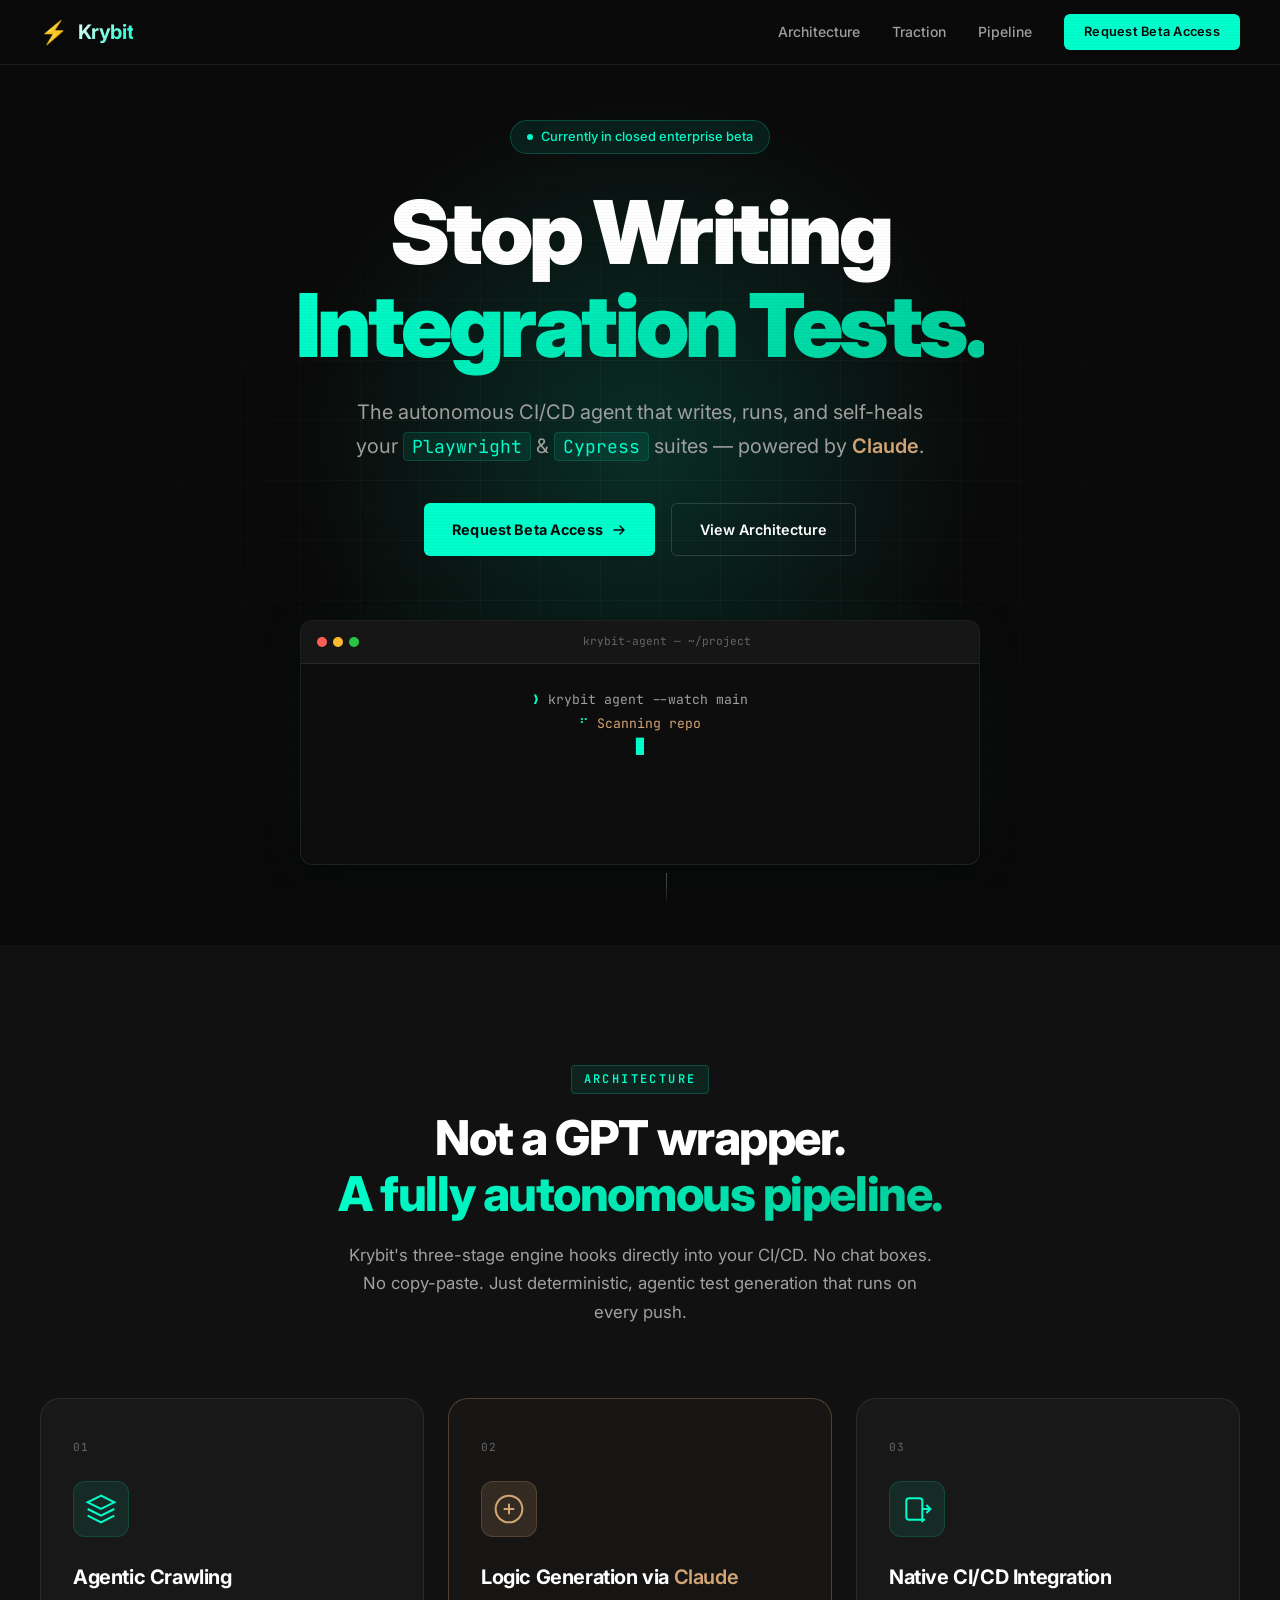
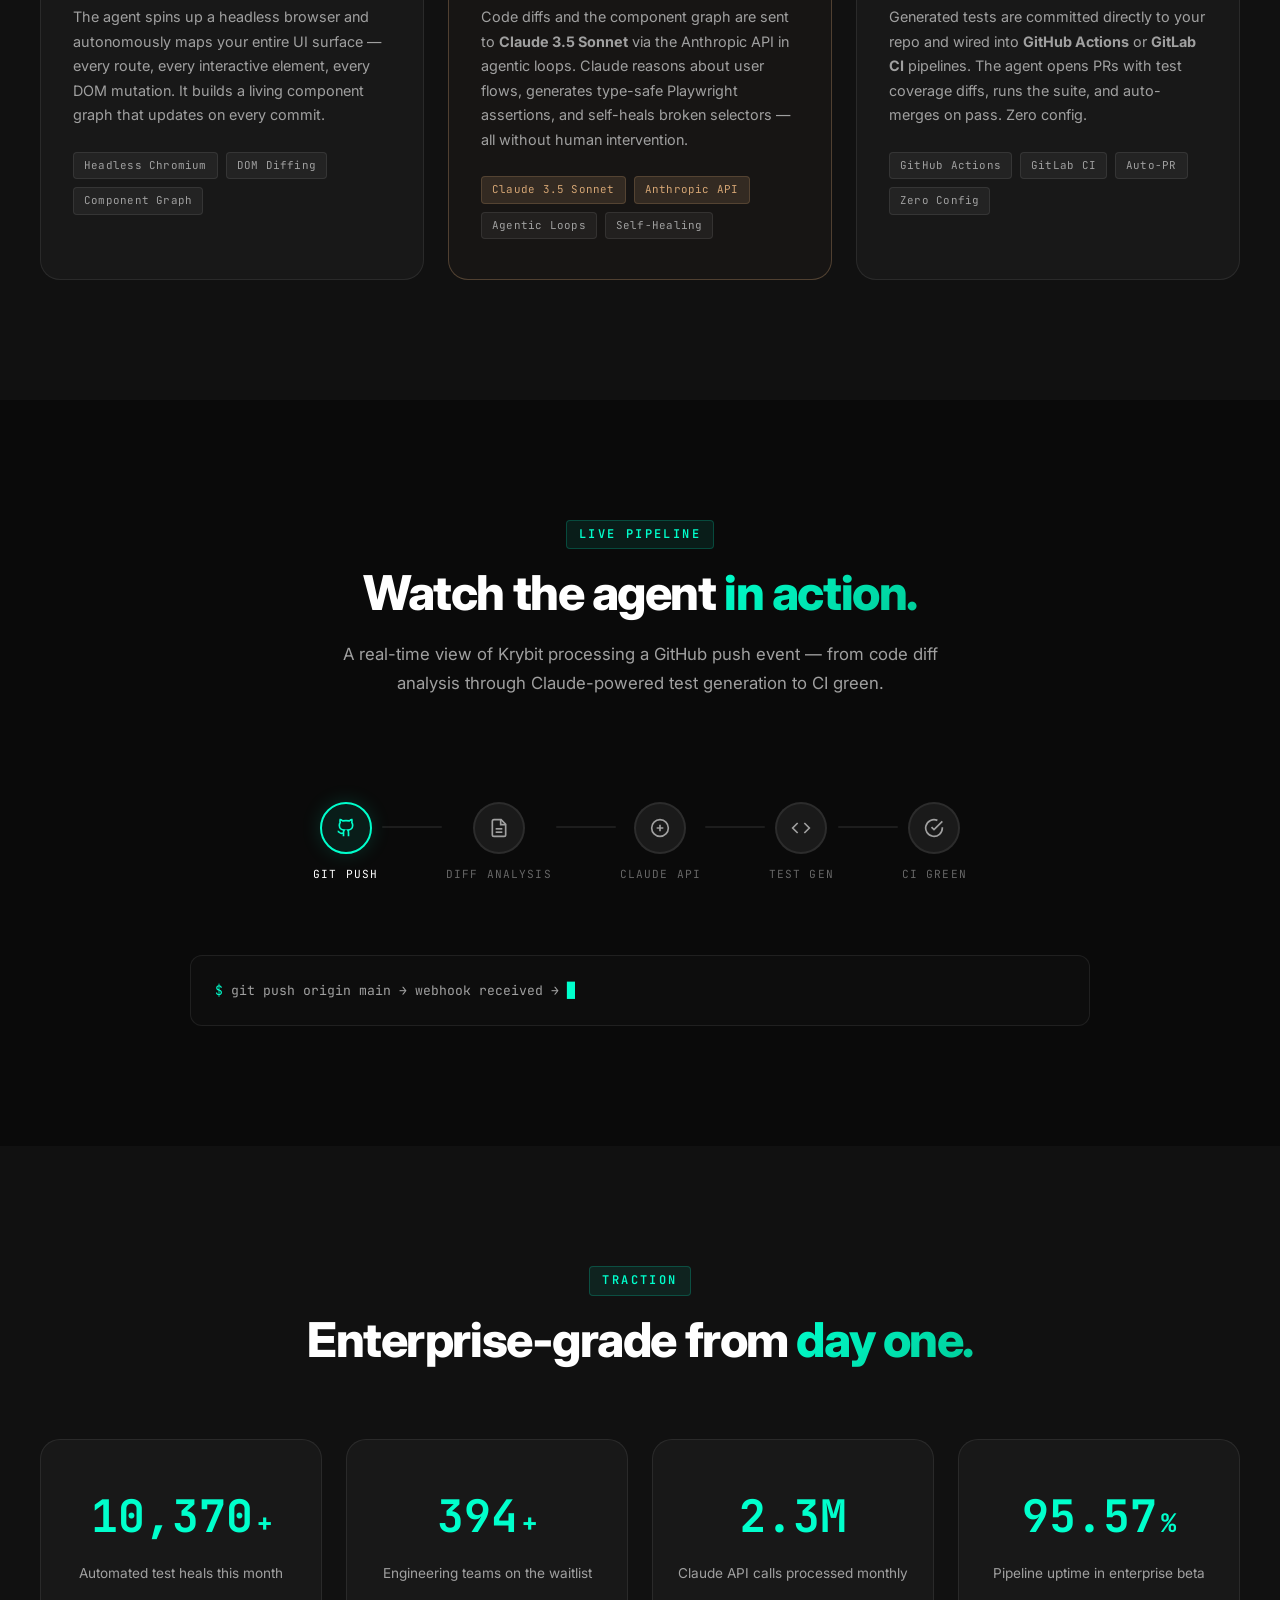
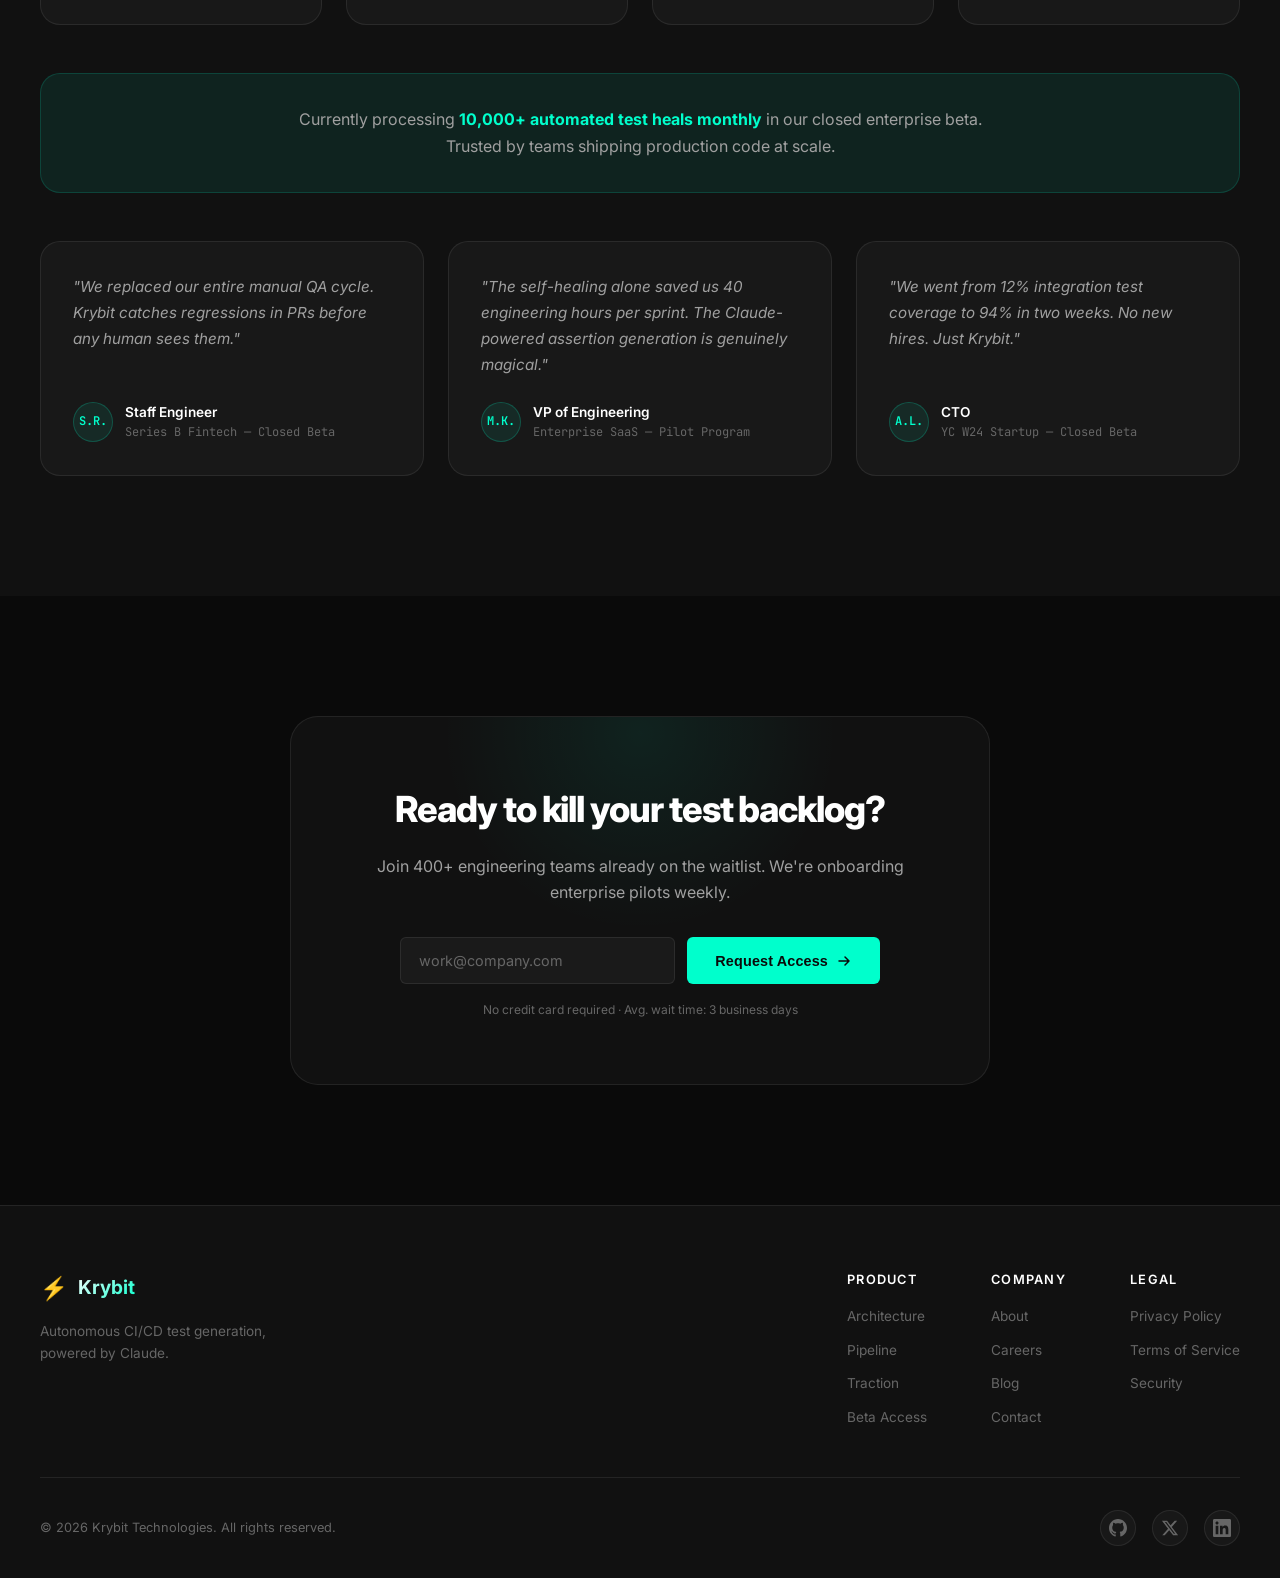
==== index.html @ 2a070f0f "inio" ====
<!DOCTYPE html>
<html lang="en">
<head>
  <meta charset="UTF-8" />
  <meta name="viewport" content="width=device-width, initial-scale=1.0" />
  <title>Krybit — Autonomous CI/CD Test Agent Powered by Claude</title>
  <meta name="description" content="Krybit is the autonomous CI/CD agent that writes, runs, and self-heals your Playwright and Cypress integration test suites using Claude AI. Join 400+ engineering teams on the waitlist." />
  <meta name="keywords" content="CI/CD, integration testing, Playwright, Cypress, Claude AI, autonomous testing, self-healing tests, GitHub Actions" />
  <meta name="author" content="Krybit Technologies" />
  <meta property="og:title" content="Krybit — Stop Writing Integration Tests." />
  <meta property="og:description" content="The autonomous CI/CD agent that writes, runs, and self-heals your Playwright suites using Claude." />
  <meta property="og:type" content="website" />
  <meta property="og:url" content="https://krybit.xyz" />
  <link rel="preconnect" href="https://fonts.googleapis.com" />
  <link rel="preconnect" href="https://fonts.gstatic.com" crossorigin />
  <link href="https://fonts.googleapis.com/css2?family=Inter:wght@300;400;500;600;700;800;900&family=JetBrains+Mono:wght@400;500;600;700&display=swap" rel="stylesheet" />
  <link rel="stylesheet" href="styles.css" />
  <link rel="icon" href="data:image/svg+xml,<svg xmlns='http://www.w3.org/2000/svg' viewBox='0 0 100 100'><text y='.9em' font-size='90'>⚡</text></svg>" />
</head>
<body>
  <!-- Navigation -->
  <nav id="navbar" class="navbar">
    <div class="nav-container">
      <a href="#" class="nav-logo" id="nav-logo">
        <span class="logo-icon">⚡</span>
        <span class="logo-text">Krybit</span>
      </a>
      <div class="nav-links" id="nav-links">
        <a href="#how-it-works" class="nav-link">Architecture</a>
        <a href="#traction" class="nav-link">Traction</a>
        <a href="#pipeline" class="nav-link">Pipeline</a>
        <a href="#waitlist-section" class="nav-cta-btn" id="nav-cta">Request Beta Access</a>
      </div>
      <button class="nav-hamburger" id="nav-hamburger" aria-label="Toggle navigation">
        <span></span><span></span><span></span>
      </button>
    </div>
  </nav>

  <!-- Scanline overlay -->
  <div class="scanline-overlay"></div>

  <!-- ====== HERO SECTION ====== -->
  <section id="hero" class="hero-section">
    <div class="hero-grid-bg"></div>
    <div class="hero-glow"></div>
    <div class="hero-content">
      <div class="hero-badge">
        <span class="badge-dot"></span>
        <span>Currently in closed enterprise beta</span>
      </div>
      <h1 class="hero-headline">
        Stop Writing<br />
        <span class="hero-headline-accent">Integration Tests.</span>
      </h1>
      <p class="hero-subheadline">
        The autonomous CI/CD agent that writes, runs, and self-heals<br class="hide-mobile" />
        your <span class="mono-highlight">Playwright</span> &amp; <span class="mono-highlight">Cypress</span> suites — powered by <span class="claude-highlight">Claude</span>.
      </p>
      <div class="hero-cta-group">
        <a href="#waitlist-section" class="btn-primary" id="hero-cta">
          <span>Request Beta Access</span>
          <svg width="16" height="16" viewBox="0 0 16 16" fill="none"><path d="M3 8h10M9 4l4 4-4 4" stroke="currentColor" stroke-width="1.5" stroke-linecap="round" stroke-linejoin="round"/></svg>
        </a>
        <a href="#how-it-works" class="btn-secondary" id="hero-learn-more">
          <span>View Architecture</span>
        </a>
      </div>

      <!-- Terminal Window -->
      <div class="terminal-wrapper" id="terminal-wrapper">
        <div class="terminal-chrome">
          <div class="terminal-dots">
            <span class="dot dot-red"></span>
            <span class="dot dot-yellow"></span>
            <span class="dot dot-green"></span>
          </div>
          <span class="terminal-title">krybit-agent — ~/project</span>
        </div>
        <div class="terminal-body" id="terminal-body">
          <div class="terminal-line-group" id="terminal-lines">
            <!-- Lines injected by JS -->
          </div>
          <span class="terminal-cursor" id="terminal-cursor">█</span>
        </div>
      </div>
    </div>
    <div class="hero-scroll-indicator">
      <span>Scroll</span>
      <div class="scroll-line"></div>
    </div>
  </section>

  <!-- ====== HOW IT WORKS ====== -->
  <section id="how-it-works" class="section how-it-works-section">
    <div class="section-container">
      <div class="section-header">
        <span class="section-label">Architecture</span>
        <h2 class="section-title">
          Not a GPT wrapper.<br />
          <span class="accent-text">A fully autonomous pipeline.</span>
        </h2>
        <p class="section-desc">
          Krybit's three-stage engine hooks directly into your CI/CD. No chat boxes. No copy-paste. 
          Just deterministic, agentic test generation that runs on every push.
        </p>
      </div>

      <div class="pipeline-steps">
        <!-- Step 1 -->
        <div class="pipeline-card" id="step-agentic-crawling">
          <div class="pipeline-card-number">01</div>
          <div class="pipeline-card-icon">
            <svg width="32" height="32" viewBox="0 0 24 24" fill="none" stroke="currentColor" stroke-width="1.5"><path d="M12 2L2 7l10 5 10-5-10-5z"/><path d="M2 17l10 5 10-5"/><path d="M2 12l10 5 10-5"/></svg>
          </div>
          <h3 class="pipeline-card-title">Agentic Crawling</h3>
          <p class="pipeline-card-desc">
            The agent spins up a headless browser and autonomously maps your entire UI surface — 
            every route, every interactive element, every DOM mutation. It builds a living component graph 
            that updates on every commit.
          </p>
          <div class="pipeline-card-tags">
            <span class="tag">Headless Chromium</span>
            <span class="tag">DOM Diffing</span>
            <span class="tag">Component Graph</span>
          </div>
        </div>

        <!-- Step 2 -->
        <div class="pipeline-card featured" id="step-logic-generation">
          <div class="pipeline-card-number">02</div>
          <div class="pipeline-card-icon claude-icon">
            <svg width="32" height="32" viewBox="0 0 24 24" fill="none" stroke="currentColor" stroke-width="1.5"><circle cx="12" cy="12" r="10"/><path d="M8 12h8M12 8v8"/></svg>
          </div>
          <h3 class="pipeline-card-title">Logic Generation via <span class="claude-highlight">Claude</span></h3>
          <p class="pipeline-card-desc">
            Code diffs and the component graph are sent to <strong>Claude 3.5 Sonnet</strong> via the Anthropic API 
            in agentic loops. Claude reasons about user flows, generates type-safe Playwright assertions, 
            and self-heals broken selectors — all without human intervention.
          </p>
          <div class="pipeline-card-tags">
            <span class="tag claude-tag">Claude 3.5 Sonnet</span>
            <span class="tag claude-tag">Anthropic API</span>
            <span class="tag">Agentic Loops</span>
            <span class="tag">Self-Healing</span>
          </div>
        </div>

        <!-- Step 3 -->
        <div class="pipeline-card" id="step-cicd-integration">
          <div class="pipeline-card-number">03</div>
          <div class="pipeline-card-icon">
            <svg width="32" height="32" viewBox="0 0 24 24" fill="none" stroke="currentColor" stroke-width="1.5"><path d="M16 22V6a2 2 0 0 0-2-2H6a2 2 0 0 0-2 2v12a2 2 0 0 0 2 2h12"/><path d="M22 12h-6"/><path d="M19 9l3 3-3 3"/></svg>
          </div>
          <h3 class="pipeline-card-title">Native CI/CD Integration</h3>
          <p class="pipeline-card-desc">
            Generated tests are committed directly to your repo and wired into <strong>GitHub Actions</strong> 
            or <strong>GitLab CI</strong> pipelines. The agent opens PRs with test coverage diffs, 
            runs the suite, and auto-merges on pass. Zero config.
          </p>
          <div class="pipeline-card-tags">
            <span class="tag">GitHub Actions</span>
            <span class="tag">GitLab CI</span>
            <span class="tag">Auto-PR</span>
            <span class="tag">Zero Config</span>
          </div>
        </div>
      </div>
    </div>
  </section>

  <!-- ====== PIPELINE VISUALIZATION ====== -->
  <section id="pipeline" class="section pipeline-viz-section">
    <div class="section-container">
      <div class="section-header">
        <span class="section-label">Live Pipeline</span>
        <h2 class="section-title">
          Watch the agent <span class="accent-text">in action.</span>
        </h2>
        <p class="section-desc">
          A real-time view of Krybit processing a GitHub push event — from code diff analysis through 
          Claude-powered test generation to CI green.
        </p>
      </div>

      <div class="pipeline-viz" id="pipeline-viz">
        <div class="pipeline-viz-track">
          <div class="pipeline-node" data-step="0">
            <div class="node-icon">
              <svg width="20" height="20" viewBox="0 0 24 24" fill="none" stroke="currentColor" stroke-width="2"><path d="M15 22v-4a4.8 4.8 0 0 0-1-3.5c3 0 6-2 6-5.5.08-1.25-.27-2.48-1-3.5.28-1.15.28-2.35 0-3.5 0 0-1 0-3 1.5-2.64-.5-5.36-.5-8 0C6 2 5 2 5 2c-.3 1.15-.3 2.35 0 3.5A5.403 5.403 0 0 0 4 9c0 3.5 3 5.5 6 5.5-.39.49-.68 1.05-.85 1.65S8.93 17.38 9 18v4"/><path d="M9 18c-4.51 2-5-2-7-2"/></svg>
            </div>
            <span class="node-label">git push</span>
          </div>
          <div class="pipeline-connector"><div class="connector-line"></div></div>
          <div class="pipeline-node" data-step="1">
            <div class="node-icon">
              <svg width="20" height="20" viewBox="0 0 24 24" fill="none" stroke="currentColor" stroke-width="2"><path d="M14.5 2H6a2 2 0 0 0-2 2v16a2 2 0 0 0 2 2h12a2 2 0 0 0 2-2V7.5L14.5 2z"/><polyline points="14,2 14,8 20,8"/><line x1="16" y1="13" x2="8" y2="13"/><line x1="16" y1="17" x2="8" y2="17"/></svg>
            </div>
            <span class="node-label">Diff Analysis</span>
          </div>
          <div class="pipeline-connector"><div class="connector-line"></div></div>
          <div class="pipeline-node claude-node" data-step="2">
            <div class="node-icon">
              <svg width="20" height="20" viewBox="0 0 24 24" fill="none" stroke="currentColor" stroke-width="2"><circle cx="12" cy="12" r="10"/><path d="M8 12h8M12 8v8"/></svg>
            </div>
            <span class="node-label">Claude API</span>
          </div>
          <div class="pipeline-connector"><div class="connector-line"></div></div>
          <div class="pipeline-node" data-step="3">
            <div class="node-icon">
              <svg width="20" height="20" viewBox="0 0 24 24" fill="none" stroke="currentColor" stroke-width="2"><polyline points="16,18 22,12 16,6"/><polyline points="8,6 2,12 8,18"/></svg>
            </div>
            <span class="node-label">Test Gen</span>
          </div>
          <div class="pipeline-connector"><div class="connector-line"></div></div>
          <div class="pipeline-node" data-step="4">
            <div class="node-icon">
              <svg width="20" height="20" viewBox="0 0 24 24" fill="none" stroke="currentColor" stroke-width="2"><path d="M22 11.08V12a10 10 0 1 1-5.93-9.14"/><polyline points="22,4 12,14.01 9,11.01"/></svg>
            </div>
            <span class="node-label">CI Green</span>
          </div>
        </div>
        <div class="pipeline-viz-detail" id="pipeline-viz-detail">
          <div class="detail-code" id="detail-code">
            <span class="detail-prompt">$</span> <span id="detail-text"></span><span class="detail-cursor">█</span>
          </div>
        </div>
      </div>
    </div>
  </section>

  <!-- ====== TRACTION SECTION ====== -->
  <section id="traction" class="section traction-section">
    <div class="section-container">
      <div class="section-header">
        <span class="section-label">Traction</span>
        <h2 class="section-title">
          Enterprise-grade from <span class="accent-text">day one.</span>
        </h2>
      </div>

      <div class="stats-grid">
        <div class="stat-card" id="stat-heals">
          <div class="stat-number" data-target="10847">0</div>
          <div class="stat-suffix">+</div>
          <div class="stat-label">Automated test heals this month</div>
        </div>
        <div class="stat-card" id="stat-teams">
          <div class="stat-number" data-target="412">0</div>
          <div class="stat-suffix">+</div>
          <div class="stat-label">Engineering teams on the waitlist</div>
        </div>
        <div class="stat-card" id="stat-api">
          <div class="stat-number" data-target="2400000">0</div>
          <div class="stat-suffix"></div>
          <div class="stat-label">Claude API calls processed monthly</div>
        </div>
        <div class="stat-card" id="stat-uptime">
          <div class="stat-number" data-target="99.97">0</div>
          <div class="stat-suffix">%</div>
          <div class="stat-label">Pipeline uptime in enterprise beta</div>
        </div>
      </div>

      <div class="trusted-banner" id="trusted-banner">
        <p class="trusted-text">
          Currently processing <strong>10,000+ automated test heals monthly</strong> in our closed enterprise beta.
          <br />Trusted by teams shipping production code at scale.
        </p>
      </div>

      <div class="testimonials-grid">
        <div class="testimonial-card" id="testimonial-1">
          <div class="testimonial-quote">"We replaced our entire manual QA cycle. Krybit catches regressions in PRs before any human sees them."</div>
          <div class="testimonial-author">
            <div class="testimonial-avatar">S.R.</div>
            <div>
              <div class="testimonial-name">Staff Engineer</div>
              <div class="testimonial-company">Series B Fintech — Closed Beta</div>
            </div>
          </div>
        </div>
        <div class="testimonial-card" id="testimonial-2">
          <div class="testimonial-quote">"The self-healing alone saved us 40 engineering hours per sprint. The Claude-powered assertion generation is genuinely magical."</div>
          <div class="testimonial-author">
            <div class="testimonial-avatar">M.K.</div>
            <div>
              <div class="testimonial-name">VP of Engineering</div>
              <div class="testimonial-company">Enterprise SaaS — Pilot Program</div>
            </div>
          </div>
        </div>
        <div class="testimonial-card" id="testimonial-3">
          <div class="testimonial-quote">"We went from 12% integration test coverage to 94% in two weeks. No new hires. Just Krybit."</div>
          <div class="testimonial-author">
            <div class="testimonial-avatar">A.L.</div>
            <div>
              <div class="testimonial-name">CTO</div>
              <div class="testimonial-company">YC W24 Startup — Closed Beta</div>
            </div>
          </div>
        </div>
      </div>
    </div>
  </section>

  <!-- ====== WAITLIST / CTA SECTION ====== -->
  <section id="waitlist-section" class="section waitlist-section">
    <div class="section-container">
      <div class="waitlist-card" id="waitlist-card">
        <div class="waitlist-glow"></div>
        <h2 class="waitlist-title">Ready to kill your test backlog?</h2>
        <p class="waitlist-desc">
          Join 400+ engineering teams already on the waitlist. We're onboarding enterprise pilots weekly.
        </p>
        <form class="waitlist-form" id="waitlist-form">
          <div class="input-group">
            <input type="email" placeholder="work@company.com" class="waitlist-input" id="waitlist-email" required autocomplete="email" />
            <button type="submit" class="btn-primary waitlist-btn" id="waitlist-submit">
              <span>Request Access</span>
              <svg width="16" height="16" viewBox="0 0 16 16" fill="none"><path d="M3 8h10M9 4l4 4-4 4" stroke="currentColor" stroke-width="1.5" stroke-linecap="round" stroke-linejoin="round"/></svg>
            </button>
          </div>
          <p class="waitlist-note">No credit card required · Avg. wait time: 3 business days</p>
        </form>
      </div>
    </div>
  </section>

  <!-- ====== FOOTER ====== -->
  <footer id="footer" class="footer">
    <div class="footer-container">
      <div class="footer-top">
        <div class="footer-brand">
          <a href="#" class="footer-logo">
            <span class="logo-icon">⚡</span>
            <span class="logo-text">Krybit</span>
          </a>
          <p class="footer-tagline">Autonomous CI/CD test generation,<br />powered by Claude.</p>
        </div>
        <div class="footer-links-group">
          <div class="footer-col">
            <h4>Product</h4>
            <a href="#how-it-works">Architecture</a>
            <a href="#pipeline">Pipeline</a>
            <a href="#traction">Traction</a>
            <a href="#waitlist-section">Beta Access</a>
          </div>
          <div class="footer-col">
            <h4>Company</h4>
            <a href="#">About</a>
            <a href="#">Careers</a>
            <a href="#">Blog</a>
            <a href="#">Contact</a>
          </div>
          <div class="footer-col">
            <h4>Legal</h4>
            <a href="#" id="privacy-link">Privacy Policy</a>
            <a href="#" id="terms-link">Terms of Service</a>
            <a href="#">Security</a>
          </div>
        </div>
      </div>
      <div class="footer-bottom">
        <p>&copy; 2026 Krybit Technologies. All rights reserved.</p>
        <div class="footer-socials">
          <a href="#" aria-label="GitHub" class="social-link">
            <svg width="18" height="18" viewBox="0 0 24 24" fill="currentColor"><path d="M12 0c-6.626 0-12 5.373-12 12 0 5.302 3.438 9.8 8.207 11.387.599.111.793-.261.793-.577v-2.234c-3.338.726-4.033-1.416-4.033-1.416-.546-1.387-1.333-1.756-1.333-1.756-1.089-.745.083-.729.083-.729 1.205.084 1.839 1.237 1.839 1.237 1.07 1.834 2.807 1.304 3.492.997.107-.775.418-1.305.762-1.604-2.665-.305-5.467-1.334-5.467-5.931 0-1.311.469-2.381 1.236-3.221-.124-.303-.535-1.524.117-3.176 0 0 1.008-.322 3.301 1.23.957-.266 1.983-.399 3.003-.404 1.02.005 2.047.138 3.006.404 2.291-1.552 3.297-1.23 3.297-1.23.653 1.653.242 2.874.118 3.176.77.84 1.235 1.911 1.235 3.221 0 4.609-2.807 5.624-5.479 5.921.43.372.823 1.102.823 2.222v3.293c0 .319.192.694.801.576 4.765-1.589 8.199-6.086 8.199-11.386 0-6.627-5.373-12-12-12z"/></svg>
          </a>
          <a href="#" aria-label="Twitter / X" class="social-link">
            <svg width="18" height="18" viewBox="0 0 24 24" fill="currentColor"><path d="M18.244 2.25h3.308l-7.227 8.26 8.502 11.24H16.17l-5.214-6.817L4.99 21.75H1.68l7.73-8.835L1.254 2.25H8.08l4.713 6.231zm-1.161 17.52h1.833L7.084 4.126H5.117z"/></svg>
          </a>
          <a href="#" aria-label="LinkedIn" class="social-link">
            <svg width="18" height="18" viewBox="0 0 24 24" fill="currentColor"><path d="M20.447 20.452h-3.554v-5.569c0-1.328-.027-3.037-1.852-3.037-1.853 0-2.136 1.445-2.136 2.939v5.667H9.351V9h3.414v1.561h.046c.477-.9 1.637-1.85 3.37-1.85 3.601 0 4.267 2.37 4.267 5.455v6.286zM5.337 7.433c-1.144 0-2.063-.926-2.063-2.065 0-1.138.92-2.063 2.063-2.063 1.14 0 2.064.925 2.064 2.063 0 1.139-.925 2.065-2.064 2.065zm1.782 13.019H3.555V9h3.564v11.452zM22.225 0H1.771C.792 0 0 .774 0 1.729v20.542C0 23.227.792 24 1.771 24h20.451C23.2 24 24 23.227 24 22.271V1.729C24 .774 23.2 0 22.222 0h.003z"/></svg>
          </a>
        </div>
      </div>
    </div>
  </footer>

  <script src="main.js"></script>
</body>
</html>
---- styles.css ----
/* ============================================
   KRYBIT — Design System & Styles
   ============================================ */

/* --- CSS Custom Properties --- */
:root {
  --bg-primary: #0a0a0a;
  --bg-secondary: #111111;
  --bg-tertiary: #1a1a1a;
  --bg-card: rgba(255, 255, 255, 0.03);
  --bg-card-hover: rgba(255, 255, 255, 0.06);

  --text-primary: #ffffff;
  --text-secondary: #a0a0a0;
  --text-tertiary: #666666;

  --accent: #00ffcc;
  --accent-dim: rgba(0, 255, 204, 0.15);
  --accent-glow: rgba(0, 255, 204, 0.3);
  --accent-subtle: rgba(0, 255, 204, 0.08);

  --claude-accent: #d4a574;
  --claude-dim: rgba(212, 165, 116, 0.15);
  --claude-glow: rgba(212, 165, 116, 0.3);

  --border-primary: rgba(255, 255, 255, 0.08);
  --border-hover: rgba(255, 255, 255, 0.15);
  --border-accent: rgba(0, 255, 204, 0.3);

  --font-sans: 'Inter', -apple-system, BlinkMacSystemFont, sans-serif;
  --font-mono: 'JetBrains Mono', 'Fira Code', monospace;

  --radius-sm: 6px;
  --radius-md: 12px;
  --radius-lg: 20px;
  --radius-xl: 28px;

  --shadow-sm: 0 1px 2px rgba(0, 0, 0, 0.3);
  --shadow-md: 0 4px 16px rgba(0, 0, 0, 0.4);
  --shadow-lg: 0 8px 32px rgba(0, 0, 0, 0.5);
  --shadow-glow: 0 0 40px rgba(0, 255, 204, 0.1);

  --transition-fast: 150ms cubic-bezier(0.4, 0, 0.2, 1);
  --transition-base: 250ms cubic-bezier(0.4, 0, 0.2, 1);
  --transition-slow: 400ms cubic-bezier(0.4, 0, 0.2, 1);

  --container-max: 1200px;
  --container-narrow: 800px;
}

/* --- Reset & Base --- */
*,
*::before,
*::after {
  margin: 0;
  padding: 0;
  box-sizing: border-box;
}

html {
  scroll-behavior: smooth;
  -webkit-font-smoothing: antialiased;
  -moz-osx-font-smoothing: grayscale;
}

body {
  font-family: var(--font-sans);
  background: var(--bg-primary);
  color: var(--text-primary);
  line-height: 1.6;
  overflow-x: hidden;
}

a {
  color: inherit;
  text-decoration: none;
}

img {
  max-width: 100%;
  display: block;
}

/* --- Scanline Overlay (subtle CRT effect) --- */
.scanline-overlay {
  position: fixed;
  top: 0;
  left: 0;
  width: 100%;
  height: 100%;
  pointer-events: none;
  z-index: 9999;
  background: repeating-linear-gradient(
    0deg,
    rgba(0, 0, 0, 0.03) 0px,
    rgba(0, 0, 0, 0.03) 1px,
    transparent 1px,
    transparent 3px
  );
}

/* ============================================
   NAVIGATION
   ============================================ */
.navbar {
  position: fixed;
  top: 0;
  left: 0;
  right: 0;
  z-index: 1000;
  padding: 0 32px;
  background: rgba(10, 10, 10, 0.6);
  backdrop-filter: blur(20px);
  -webkit-backdrop-filter: blur(20px);
  border-bottom: 1px solid var(--border-primary);
  transition: var(--transition-base);
}

.navbar.scrolled {
  background: rgba(10, 10, 10, 0.9);
  border-bottom-color: var(--border-hover);
}

.nav-container {
  max-width: var(--container-max);
  margin: 0 auto;
  display: flex;
  align-items: center;
  justify-content: space-between;
  height: 64px;
}

.nav-logo {
  display: flex;
  align-items: center;
  gap: 10px;
  font-weight: 700;
  font-size: 1.25rem;
  letter-spacing: -0.02em;
}

.logo-icon {
  font-size: 1.4rem;
}

.logo-text {
  background: linear-gradient(135deg, var(--text-primary), var(--accent));
  -webkit-background-clip: text;
  -webkit-text-fill-color: transparent;
  background-clip: text;
}

.nav-links {
  display: flex;
  align-items: center;
  gap: 32px;
}

.nav-link {
  font-size: 0.875rem;
  color: var(--text-secondary);
  transition: color var(--transition-fast);
  font-weight: 500;
}

.nav-link:hover {
  color: var(--text-primary);
}

.nav-cta-btn {
  font-size: 0.8rem;
  font-weight: 600;
  padding: 8px 20px;
  border-radius: var(--radius-sm);
  background: var(--accent);
  color: var(--bg-primary);
  transition: all var(--transition-fast);
  letter-spacing: 0.02em;
}

.nav-cta-btn:hover {
  background: #33ffd6;
  box-shadow: 0 0 20px var(--accent-glow);
}

.nav-hamburger {
  display: none;
  flex-direction: column;
  gap: 5px;
  background: none;
  border: none;
  cursor: pointer;
  padding: 4px;
}

.nav-hamburger span {
  width: 22px;
  height: 2px;
  background: var(--text-primary);
  border-radius: 2px;
  transition: var(--transition-fast);
}

/* ============================================
   HERO SECTION
   ============================================ */
.hero-section {
  position: relative;
  min-height: 100vh;
  display: flex;
  align-items: center;
  justify-content: center;
  padding: 120px 32px 80px;
  overflow: hidden;
}

.hero-grid-bg {
  position: absolute;
  inset: 0;
  background-image:
    linear-gradient(rgba(255, 255, 255, 0.03) 1px, transparent 1px),
    linear-gradient(90deg, rgba(255, 255, 255, 0.03) 1px, transparent 1px);
  background-size: 60px 60px;
  mask-image: radial-gradient(ellipse 70% 60% at 50% 50%, black 20%, transparent 70%);
  -webkit-mask-image: radial-gradient(ellipse 70% 60% at 50% 50%, black 20%, transparent 70%);
}

.hero-glow {
  position: absolute;
  width: 700px;
  height: 700px;
  border-radius: 50%;
  background: radial-gradient(circle, var(--accent-dim) 0%, transparent 70%);
  top: 10%;
  left: 50%;
  transform: translateX(-50%);
  pointer-events: none;
  animation: glowPulse 6s ease-in-out infinite;
}

@keyframes glowPulse {
  0%, 100% { opacity: 0.4; transform: translateX(-50%) scale(1); }
  50% { opacity: 0.7; transform: translateX(-50%) scale(1.05); }
}

.hero-content {
  position: relative;
  z-index: 2;
  max-width: var(--container-max);
  text-align: center;
}

.hero-badge {
  display: inline-flex;
  align-items: center;
  gap: 8px;
  padding: 6px 16px;
  border-radius: 100px;
  background: var(--accent-subtle);
  border: 1px solid rgba(0, 255, 204, 0.2);
  font-size: 0.8rem;
  font-weight: 500;
  color: var(--accent);
  margin-bottom: 32px;
  animation: fadeInDown 0.8s ease-out;
}

.badge-dot {
  width: 6px;
  height: 6px;
  border-radius: 50%;
  background: var(--accent);
  animation: pulse 2s ease-in-out infinite;
}

@keyframes pulse {
  0%, 100% { opacity: 1; }
  50% { opacity: 0.3; }
}

@keyframes fadeInDown {
  from { opacity: 0; transform: translateY(-20px); }
  to { opacity: 1; transform: translateY(0); }
}

.hero-headline {
  font-size: clamp(3rem, 7vw, 5.5rem);
  font-weight: 900;
  line-height: 1.05;
  letter-spacing: -0.04em;
  margin-bottom: 24px;
  animation: fadeInUp 0.8s ease-out 0.1s both;
}

.hero-headline-accent {
  background: linear-gradient(135deg, var(--accent), #00cc99);
  -webkit-background-clip: text;
  -webkit-text-fill-color: transparent;
  background-clip: text;
}

@keyframes fadeInUp {
  from { opacity: 0; transform: translateY(30px); }
  to { opacity: 1; transform: translateY(0); }
}

.hero-subheadline {
  font-size: clamp(1rem, 2vw, 1.25rem);
  color: var(--text-secondary);
  max-width: 700px;
  margin: 0 auto 40px;
  line-height: 1.7;
  font-weight: 400;
  animation: fadeInUp 0.8s ease-out 0.2s both;
}

.mono-highlight {
  font-family: var(--font-mono);
  font-size: 0.9em;
  color: var(--accent);
  background: var(--accent-subtle);
  padding: 2px 8px;
  border-radius: 4px;
  border: 1px solid rgba(0, 255, 204, 0.15);
}

.claude-highlight {
  color: var(--claude-accent);
  font-weight: 600;
}

.hero-cta-group {
  display: flex;
  gap: 16px;
  justify-content: center;
  margin-bottom: 64px;
  animation: fadeInUp 0.8s ease-out 0.3s both;
}

.btn-primary {
  display: inline-flex;
  align-items: center;
  gap: 8px;
  padding: 14px 28px;
  border-radius: var(--radius-sm);
  background: var(--accent);
  color: var(--bg-primary);
  font-weight: 700;
  font-size: 0.9rem;
  border: none;
  cursor: pointer;
  transition: all var(--transition-fast);
  letter-spacing: 0.01em;
}

.btn-primary:hover {
  background: #33ffd6;
  box-shadow: 0 0 30px var(--accent-glow), 0 0 60px rgba(0, 255, 204, 0.15);
  transform: translateY(-1px);
}

.btn-secondary {
  display: inline-flex;
  align-items: center;
  gap: 8px;
  padding: 14px 28px;
  border-radius: var(--radius-sm);
  background: transparent;
  color: var(--text-primary);
  font-weight: 600;
  font-size: 0.9rem;
  border: 1px solid var(--border-hover);
  cursor: pointer;
  transition: all var(--transition-fast);
}

.btn-secondary:hover {
  border-color: var(--accent);
  color: var(--accent);
  background: var(--accent-subtle);
}

/* --- Terminal Window --- */
.terminal-wrapper {
  max-width: 680px;
  margin: 0 auto;
  border-radius: var(--radius-md);
  overflow: hidden;
  border: 1px solid var(--border-primary);
  background: #0d0d0d;
  box-shadow: var(--shadow-lg), 0 0 60px rgba(0, 255, 204, 0.05);
  animation: fadeInUp 1s ease-out 0.5s both;
}

.terminal-chrome {
  display: flex;
  align-items: center;
  gap: 12px;
  padding: 12px 16px;
  background: #161616;
  border-bottom: 1px solid var(--border-primary);
}

.terminal-dots {
  display: flex;
  gap: 6px;
}

.dot {
  width: 10px;
  height: 10px;
  border-radius: 50%;
}

.dot-red { background: #ff5f57; }
.dot-yellow { background: #febc2e; }
.dot-green { background: #28c840; }

.terminal-title {
  font-family: var(--font-mono);
  font-size: 0.7rem;
  color: var(--text-tertiary);
  flex: 1;
  text-align: center;
}

.terminal-body {
  padding: 24px;
  min-height: 200px;
  font-family: var(--font-mono);
  font-size: 0.82rem;
  line-height: 1.8;
  position: relative;
}

.terminal-line {
  opacity: 0;
  animation: terminalFadeIn 0.3s ease-out forwards;
}

.terminal-line .prompt {
  color: var(--accent);
  user-select: none;
}

.terminal-line .cmd {
  color: var(--text-secondary);
}

.terminal-line.success .cmd {
  color: #28c840;
}

.terminal-line.info .cmd {
  color: var(--claude-accent);
}

.terminal-line.warn .cmd {
  color: #febc2e;
}

@keyframes terminalFadeIn {
  from { opacity: 0; transform: translateX(-10px); }
  to { opacity: 1; transform: translateX(0); }
}

.terminal-cursor {
  color: var(--accent);
  animation: blink 1s step-end infinite;
  font-size: 0.82rem;
}

@keyframes blink {
  50% { opacity: 0; }
}

/* --- Scroll Indicator --- */
.hero-scroll-indicator {
  position: absolute;
  bottom: 40px;
  left: 50%;
  transform: translateX(-50%);
  display: flex;
  flex-direction: column;
  align-items: center;
  gap: 8px;
  color: var(--text-tertiary);
  font-size: 0.7rem;
  letter-spacing: 0.15em;
  text-transform: uppercase;
  animation: fadeInUp 1s ease-out 1s both;
}

.scroll-line {
  width: 1px;
  height: 32px;
  background: linear-gradient(to bottom, var(--text-tertiary), transparent);
  animation: scrollPulse 2s ease-in-out infinite;
}

@keyframes scrollPulse {
  0%, 100% { opacity: 0.5; transform: scaleY(1); }
  50% { opacity: 1; transform: scaleY(1.3); }
}

/* ============================================
   SECTION COMMON
   ============================================ */
.section {
  padding: 120px 32px;
  position: relative;
}

.section-container {
  max-width: var(--container-max);
  margin: 0 auto;
}

.section-header {
  text-align: center;
  margin-bottom: 72px;
}

.section-label {
  display: inline-block;
  font-family: var(--font-mono);
  font-size: 0.75rem;
  font-weight: 600;
  color: var(--accent);
  text-transform: uppercase;
  letter-spacing: 0.2em;
  margin-bottom: 16px;
  padding: 4px 12px;
  border: 1px solid rgba(0, 255, 204, 0.2);
  border-radius: 4px;
  background: var(--accent-subtle);
}

.section-title {
  font-size: clamp(2rem, 4vw, 3rem);
  font-weight: 800;
  letter-spacing: -0.03em;
  line-height: 1.15;
  margin-bottom: 20px;
}

.accent-text {
  background: linear-gradient(135deg, var(--accent), #00cc99);
  -webkit-background-clip: text;
  -webkit-text-fill-color: transparent;
  background-clip: text;
}

.section-desc {
  font-size: 1.05rem;
  color: var(--text-secondary);
  max-width: 600px;
  margin: 0 auto;
  line-height: 1.7;
}

/* ============================================
   HOW IT WORKS — Pipeline Cards
   ============================================ */
.how-it-works-section {
  background: var(--bg-secondary);
}

.pipeline-steps {
  display: grid;
  grid-template-columns: repeat(3, 1fr);
  gap: 24px;
}

.pipeline-card {
  position: relative;
  padding: 40px 32px;
  border-radius: var(--radius-lg);
  background: var(--bg-card);
  border: 1px solid var(--border-primary);
  transition: all var(--transition-slow);
  overflow: hidden;
}

.pipeline-card::before {
  content: '';
  position: absolute;
  inset: 0;
  border-radius: inherit;
  padding: 1px;
  background: linear-gradient(135deg, transparent, rgba(255, 255, 255, 0.05), transparent);
  mask: linear-gradient(#fff 0 0) content-box, linear-gradient(#fff 0 0);
  -webkit-mask: linear-gradient(#fff 0 0) content-box, linear-gradient(#fff 0 0);
  mask-composite: exclude;
  -webkit-mask-composite: xor;
  pointer-events: none;
  opacity: 0;
  transition: opacity var(--transition-slow);
}

.pipeline-card:hover {
  border-color: var(--border-hover);
  background: var(--bg-card-hover);
  transform: translateY(-4px);
  box-shadow: var(--shadow-lg);
}

.pipeline-card:hover::before {
  opacity: 1;
}

.pipeline-card.featured {
  border-color: rgba(212, 165, 116, 0.3);
  background: rgba(212, 165, 116, 0.03);
}

.pipeline-card.featured:hover {
  border-color: rgba(212, 165, 116, 0.5);
  box-shadow: 0 8px 40px rgba(212, 165, 116, 0.1);
}

.pipeline-card-number {
  font-family: var(--font-mono);
  font-size: 0.7rem;
  color: var(--text-tertiary);
  letter-spacing: 0.1em;
  margin-bottom: 24px;
}

.pipeline-card-icon {
  width: 56px;
  height: 56px;
  border-radius: var(--radius-md);
  background: var(--accent-subtle);
  border: 1px solid rgba(0, 255, 204, 0.15);
  display: flex;
  align-items: center;
  justify-content: center;
  margin-bottom: 24px;
  color: var(--accent);
}

.pipeline-card-icon.claude-icon {
  background: var(--claude-dim);
  border-color: rgba(212, 165, 116, 0.2);
  color: var(--claude-accent);
}

.pipeline-card-title {
  font-size: 1.25rem;
  font-weight: 700;
  margin-bottom: 12px;
  letter-spacing: -0.02em;
}

.pipeline-card-desc {
  font-size: 0.9rem;
  color: var(--text-secondary);
  line-height: 1.7;
  margin-bottom: 24px;
}

.pipeline-card-tags {
  display: flex;
  flex-wrap: wrap;
  gap: 8px;
}

.tag {
  font-family: var(--font-mono);
  font-size: 0.68rem;
  padding: 4px 10px;
  border-radius: 4px;
  background: rgba(255, 255, 255, 0.05);
  border: 1px solid var(--border-primary);
  color: var(--text-secondary);
  letter-spacing: 0.02em;
}

.tag.claude-tag {
  background: var(--claude-dim);
  border-color: rgba(212, 165, 116, 0.2);
  color: var(--claude-accent);
}

/* ============================================
   PIPELINE VISUALIZATION
   ============================================ */
.pipeline-viz-section {
  background: var(--bg-primary);
  overflow: hidden;
}

.pipeline-viz {
  max-width: 900px;
  margin: 0 auto;
}

.pipeline-viz-track {
  display: flex;
  align-items: center;
  justify-content: center;
  gap: 0;
  margin-bottom: 40px;
  padding: 32px 0;
}

.pipeline-node {
  display: flex;
  flex-direction: column;
  align-items: center;
  gap: 12px;
  cursor: pointer;
  transition: all var(--transition-base);
}

.pipeline-node .node-icon {
  width: 52px;
  height: 52px;
  border-radius: 50%;
  background: var(--bg-tertiary);
  border: 2px solid var(--border-primary);
  display: flex;
  align-items: center;
  justify-content: center;
  color: var(--text-secondary);
  transition: all var(--transition-base);
}

.pipeline-node:hover .node-icon,
.pipeline-node.active .node-icon {
  border-color: var(--accent);
  color: var(--accent);
  background: var(--accent-subtle);
  box-shadow: 0 0 20px var(--accent-dim);
}

.pipeline-node.claude-node:hover .node-icon,
.pipeline-node.claude-node.active .node-icon {
  border-color: var(--claude-accent);
  color: var(--claude-accent);
  background: var(--claude-dim);
  box-shadow: 0 0 20px var(--claude-dim);
}

.pipeline-node .node-label {
  font-family: var(--font-mono);
  font-size: 0.7rem;
  color: var(--text-tertiary);
  text-transform: uppercase;
  letter-spacing: 0.1em;
  transition: color var(--transition-fast);
}

.pipeline-node:hover .node-label,
.pipeline-node.active .node-label {
  color: var(--text-primary);
}

.pipeline-connector {
  width: 60px;
  height: 2px;
  position: relative;
  margin: 0 4px;
  margin-bottom: 30px;
}

.connector-line {
  position: absolute;
  top: 0;
  left: 0;
  width: 100%;
  height: 100%;
  background: var(--border-primary);
  border-radius: 2px;
  overflow: hidden;
}

.connector-line::after {
  content: '';
  position: absolute;
  top: 0;
  left: -100%;
  width: 60%;
  height: 100%;
  background: linear-gradient(90deg, transparent, var(--accent), transparent);
  animation: connectorFlow 3s ease-in-out infinite;
}

@keyframes connectorFlow {
  0% { left: -60%; }
  100% { left: 160%; }
}

.pipeline-viz-detail {
  border-radius: var(--radius-md);
  background: #0d0d0d;
  border: 1px solid var(--border-primary);
  padding: 24px;
  min-height: 60px;
}

.detail-code {
  font-family: var(--font-mono);
  font-size: 0.82rem;
  color: var(--text-secondary);
  display: flex;
  align-items: center;
  gap: 8px;
}

.detail-prompt {
  color: var(--accent);
  user-select: none;
}

.detail-cursor {
  color: var(--accent);
  animation: blink 1s step-end infinite;
}

/* ============================================
   TRACTION SECTION
   ============================================ */
.traction-section {
  background: var(--bg-secondary);
}

.stats-grid {
  display: grid;
  grid-template-columns: repeat(4, 1fr);
  gap: 24px;
  margin-bottom: 48px;
}

.stat-card {
  text-align: center;
  padding: 40px 24px;
  border-radius: var(--radius-lg);
  background: var(--bg-card);
  border: 1px solid var(--border-primary);
  transition: all var(--transition-slow);
  position: relative;
  overflow: hidden;
}

.stat-card::after {
  content: '';
  position: absolute;
  bottom: 0;
  left: 50%;
  transform: translateX(-50%);
  width: 60%;
  height: 2px;
  background: linear-gradient(90deg, transparent, var(--accent), transparent);
  opacity: 0;
  transition: opacity var(--transition-slow);
}

.stat-card:hover {
  border-color: var(--border-accent);
  transform: translateY(-2px);
}

.stat-card:hover::after {
  opacity: 1;
}

.stat-number {
  font-family: var(--font-mono);
  font-size: clamp(2rem, 3.5vw, 3rem);
  font-weight: 700;
  color: var(--accent);
  display: inline;
}

.stat-suffix {
  font-family: var(--font-mono);
  font-size: clamp(1.2rem, 2vw, 1.8rem);
  font-weight: 700;
  color: var(--accent);
  display: inline;
}

.stat-label {
  font-size: 0.85rem;
  color: var(--text-secondary);
  margin-top: 12px;
  line-height: 1.5;
}

.trusted-banner {
  text-align: center;
  padding: 32px 40px;
  border-radius: var(--radius-lg);
  background: var(--accent-subtle);
  border: 1px solid rgba(0, 255, 204, 0.15);
  margin-bottom: 48px;
}

.trusted-text {
  font-size: 1rem;
  color: var(--text-secondary);
  line-height: 1.7;
}

.trusted-text strong {
  color: var(--accent);
}

.testimonials-grid {
  display: grid;
  grid-template-columns: repeat(3, 1fr);
  gap: 24px;
}

.testimonial-card {
  padding: 32px;
  border-radius: var(--radius-lg);
  background: var(--bg-card);
  border: 1px solid var(--border-primary);
  transition: all var(--transition-slow);
  display: flex;
  flex-direction: column;
  justify-content: space-between;
}

.testimonial-card:hover {
  border-color: var(--border-hover);
  background: var(--bg-card-hover);
}

.testimonial-quote {
  font-size: 0.95rem;
  color: var(--text-secondary);
  line-height: 1.7;
  margin-bottom: 24px;
  font-style: italic;
}

.testimonial-quote::before {
  content: '"';
  display: none;
}

.testimonial-author {
  display: flex;
  align-items: center;
  gap: 12px;
}

.testimonial-avatar {
  width: 40px;
  height: 40px;
  border-radius: 50%;
  background: var(--accent-subtle);
  border: 1px solid rgba(0, 255, 204, 0.2);
  display: flex;
  align-items: center;
  justify-content: center;
  font-family: var(--font-mono);
  font-size: 0.75rem;
  font-weight: 600;
  color: var(--accent);
  flex-shrink: 0;
}

.testimonial-name {
  font-size: 0.85rem;
  font-weight: 600;
  color: var(--text-primary);
}

.testimonial-company {
  font-size: 0.75rem;
  color: var(--text-tertiary);
  font-family: var(--font-mono);
}

/* ============================================
   WAITLIST SECTION
   ============================================ */
.waitlist-section {
  background: var(--bg-primary);
  padding: 120px 32px;
}

.waitlist-card {
  position: relative;
  max-width: 700px;
  margin: 0 auto;
  text-align: center;
  padding: 64px 48px;
  border-radius: var(--radius-xl);
  background: var(--bg-card);
  border: 1px solid var(--border-primary);
  overflow: hidden;
}

.waitlist-glow {
  position: absolute;
  top: -50%;
  left: 50%;
  transform: translateX(-50%);
  width: 400px;
  height: 400px;
  border-radius: 50%;
  background: radial-gradient(circle, var(--accent-dim) 0%, transparent 70%);
  pointer-events: none;
  opacity: 0.5;
}

.waitlist-title {
  font-size: clamp(1.5rem, 3vw, 2.25rem);
  font-weight: 800;
  letter-spacing: -0.03em;
  margin-bottom: 16px;
  position: relative;
}

.waitlist-desc {
  font-size: 1rem;
  color: var(--text-secondary);
  margin-bottom: 32px;
  position: relative;
}

.waitlist-form {
  position: relative;
}

.input-group {
  display: flex;
  gap: 12px;
  max-width: 480px;
  margin: 0 auto;
}

.waitlist-input {
  flex: 1;
  padding: 14px 18px;
  border-radius: var(--radius-sm);
  background: var(--bg-tertiary);
  border: 1px solid var(--border-primary);
  color: var(--text-primary);
  font-family: var(--font-sans);
  font-size: 0.9rem;
  outline: none;
  transition: border-color var(--transition-fast);
}

.waitlist-input::placeholder {
  color: var(--text-tertiary);
}

.waitlist-input:focus {
  border-color: var(--accent);
  box-shadow: 0 0 0 3px var(--accent-dim);
}

.waitlist-btn {
  white-space: nowrap;
  flex-shrink: 0;
}

.waitlist-note {
  font-size: 0.75rem;
  color: var(--text-tertiary);
  margin-top: 16px;
}

/* ============================================
   FOOTER
   ============================================ */
.footer {
  background: var(--bg-secondary);
  border-top: 1px solid var(--border-primary);
  padding: 64px 32px 32px;
}

.footer-container {
  max-width: var(--container-max);
  margin: 0 auto;
}

.footer-top {
  display: flex;
  justify-content: space-between;
  gap: 64px;
  margin-bottom: 48px;
}

.footer-brand {
  max-width: 280px;
}

.footer-logo {
  display: flex;
  align-items: center;
  gap: 10px;
  font-weight: 700;
  font-size: 1.2rem;
  margin-bottom: 16px;
}

.footer-tagline {
  font-size: 0.85rem;
  color: var(--text-tertiary);
  line-height: 1.6;
}

.footer-links-group {
  display: flex;
  gap: 64px;
}

.footer-col {
  display: flex;
  flex-direction: column;
  gap: 12px;
}

.footer-col h4 {
  font-size: 0.8rem;
  font-weight: 600;
  text-transform: uppercase;
  letter-spacing: 0.1em;
  color: var(--text-primary);
  margin-bottom: 4px;
}

.footer-col a {
  font-size: 0.85rem;
  color: var(--text-tertiary);
  transition: color var(--transition-fast);
}

.footer-col a:hover {
  color: var(--text-primary);
}

.footer-bottom {
  display: flex;
  justify-content: space-between;
  align-items: center;
  padding-top: 32px;
  border-top: 1px solid var(--border-primary);
}

.footer-bottom p {
  font-size: 0.8rem;
  color: var(--text-tertiary);
}

.footer-socials {
  display: flex;
  gap: 16px;
}

.social-link {
  width: 36px;
  height: 36px;
  border-radius: 50%;
  background: var(--bg-card);
  border: 1px solid var(--border-primary);
  display: flex;
  align-items: center;
  justify-content: center;
  color: var(--text-tertiary);
  transition: all var(--transition-fast);
}

.social-link:hover {
  border-color: var(--accent);
  color: var(--accent);
  background: var(--accent-subtle);
}

/* ============================================
   SCROLL REVEAL ANIMATION
   ============================================ */
.reveal {
  opacity: 0;
  transform: translateY(40px);
  transition: opacity 0.8s ease-out, transform 0.8s ease-out;
}

.reveal.visible {
  opacity: 1;
  transform: translateY(0);
}

/* ============================================
   RESPONSIVE DESIGN
   ============================================ */
@media (max-width: 1024px) {
  .pipeline-steps {
    grid-template-columns: 1fr;
    gap: 20px;
  }

  .stats-grid {
    grid-template-columns: repeat(2, 1fr);
  }

  .testimonials-grid {
    grid-template-columns: 1fr;
  }

  .footer-top {
    flex-direction: column;
    gap: 40px;
  }
}

@media (max-width: 768px) {
  .nav-links {
    display: none;
    position: absolute;
    top: 64px;
    left: 0;
    right: 0;
    flex-direction: column;
    background: rgba(10, 10, 10, 0.95);
    backdrop-filter: blur(20px);
    padding: 24px 32px;
    border-bottom: 1px solid var(--border-primary);
    gap: 20px;
  }

  .nav-links.open {
    display: flex;
  }

  .nav-hamburger {
    display: flex;
  }

  .hero-section {
    padding: 100px 20px 60px;
  }

  .section {
    padding: 80px 20px;
  }

  .hero-cta-group {
    flex-direction: column;
    align-items: center;
  }

  .hide-mobile {
    display: none;
  }

  .stats-grid {
    grid-template-columns: 1fr 1fr;
    gap: 16px;
  }

  .stat-card {
    padding: 24px 16px;
  }

  .input-group {
    flex-direction: column;
  }

  .waitlist-card {
    padding: 40px 24px;
  }

  .pipeline-viz-track {
    flex-wrap: wrap;
    gap: 8px;
  }

  .pipeline-connector {
    width: 30px;
  }

  .footer-links-group {
    flex-direction: column;
    gap: 32px;
  }

  .footer-bottom {
    flex-direction: column;
    gap: 16px;
    text-align: center;
  }

  .hero-scroll-indicator {
    display: none;
  }
}

@media (max-width: 480px) {
  .stats-grid {
    grid-template-columns: 1fr;
  }

  .pipeline-viz-track {
    flex-direction: column;
  }

  .pipeline-connector {
    width: 2px;
    height: 30px;
    margin: 4px 0;
  }

  .connector-line::after {
    animation-name: connectorFlowVertical;
  }

  @keyframes connectorFlowVertical {
    0% { top: -60%; left: 0; width: 100%; height: 60%; }
    100% { top: 160%; left: 0; width: 100%; height: 60%; }
  }
}
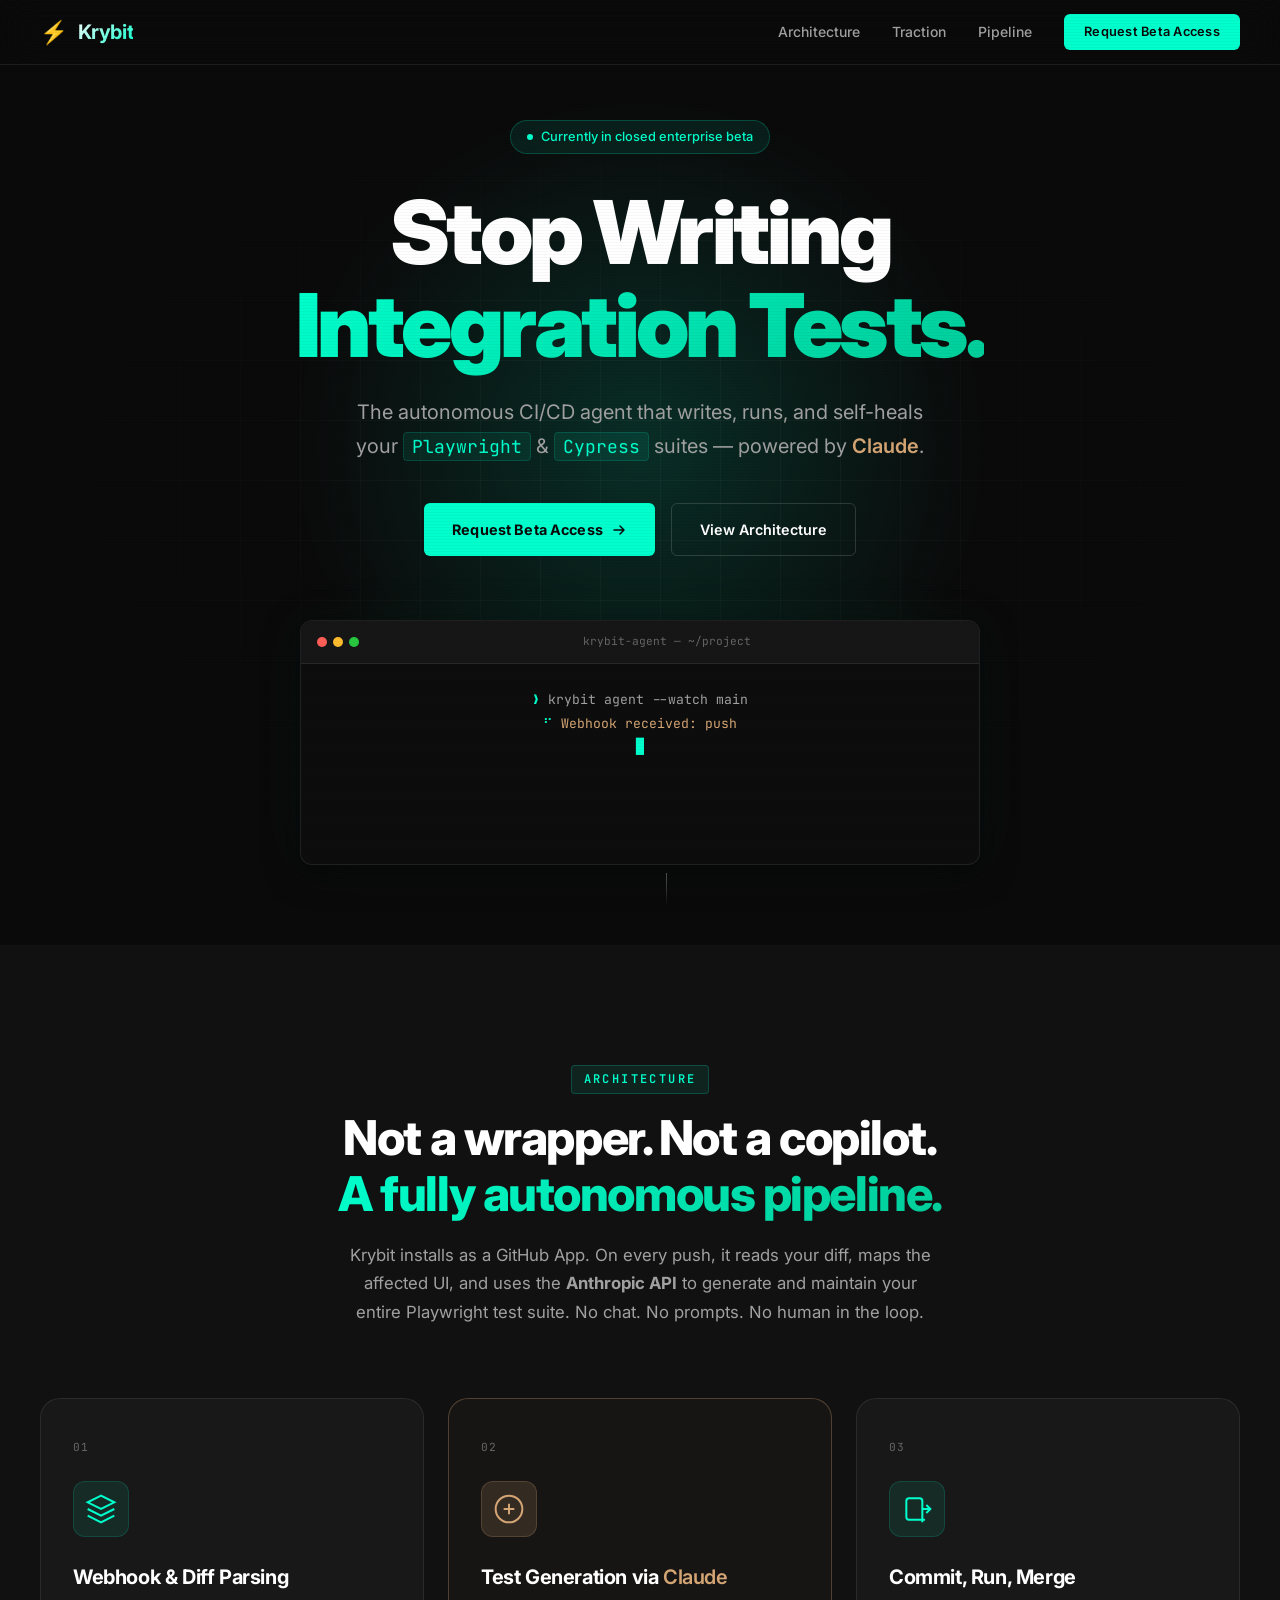
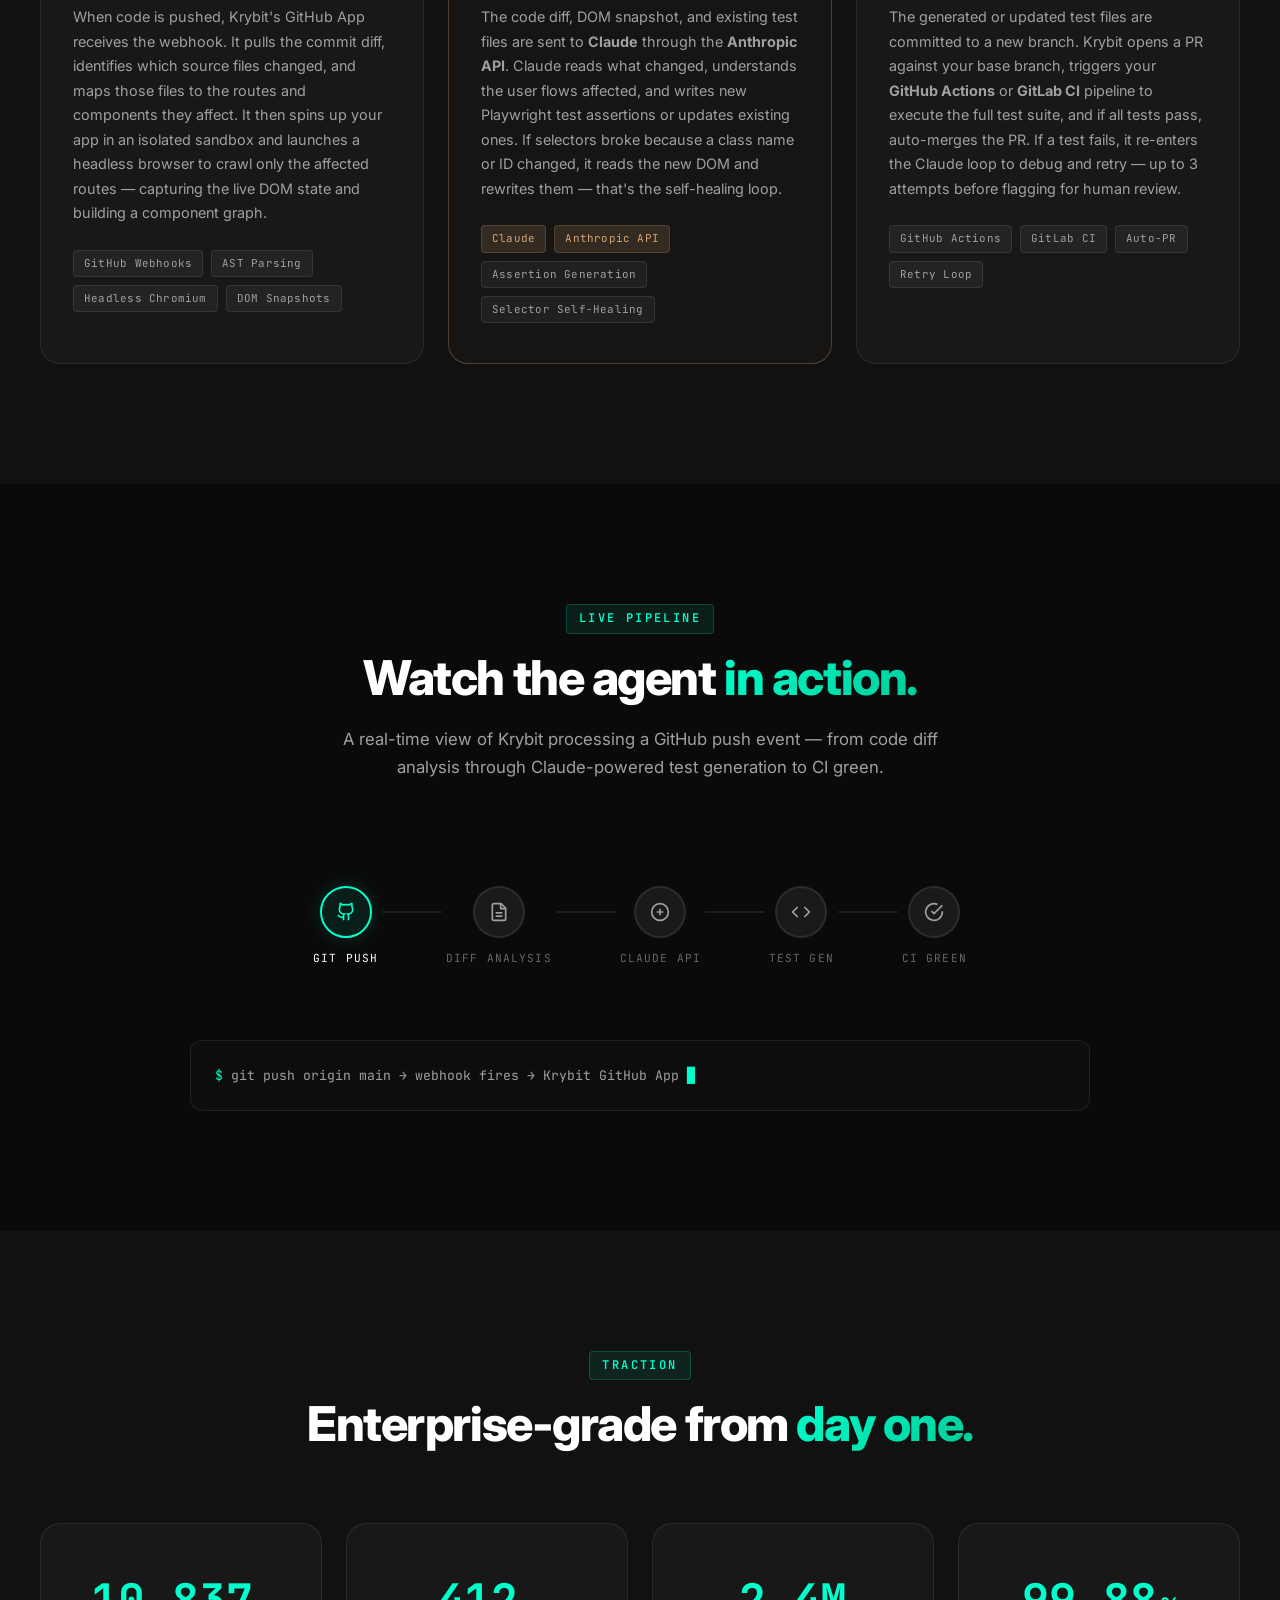
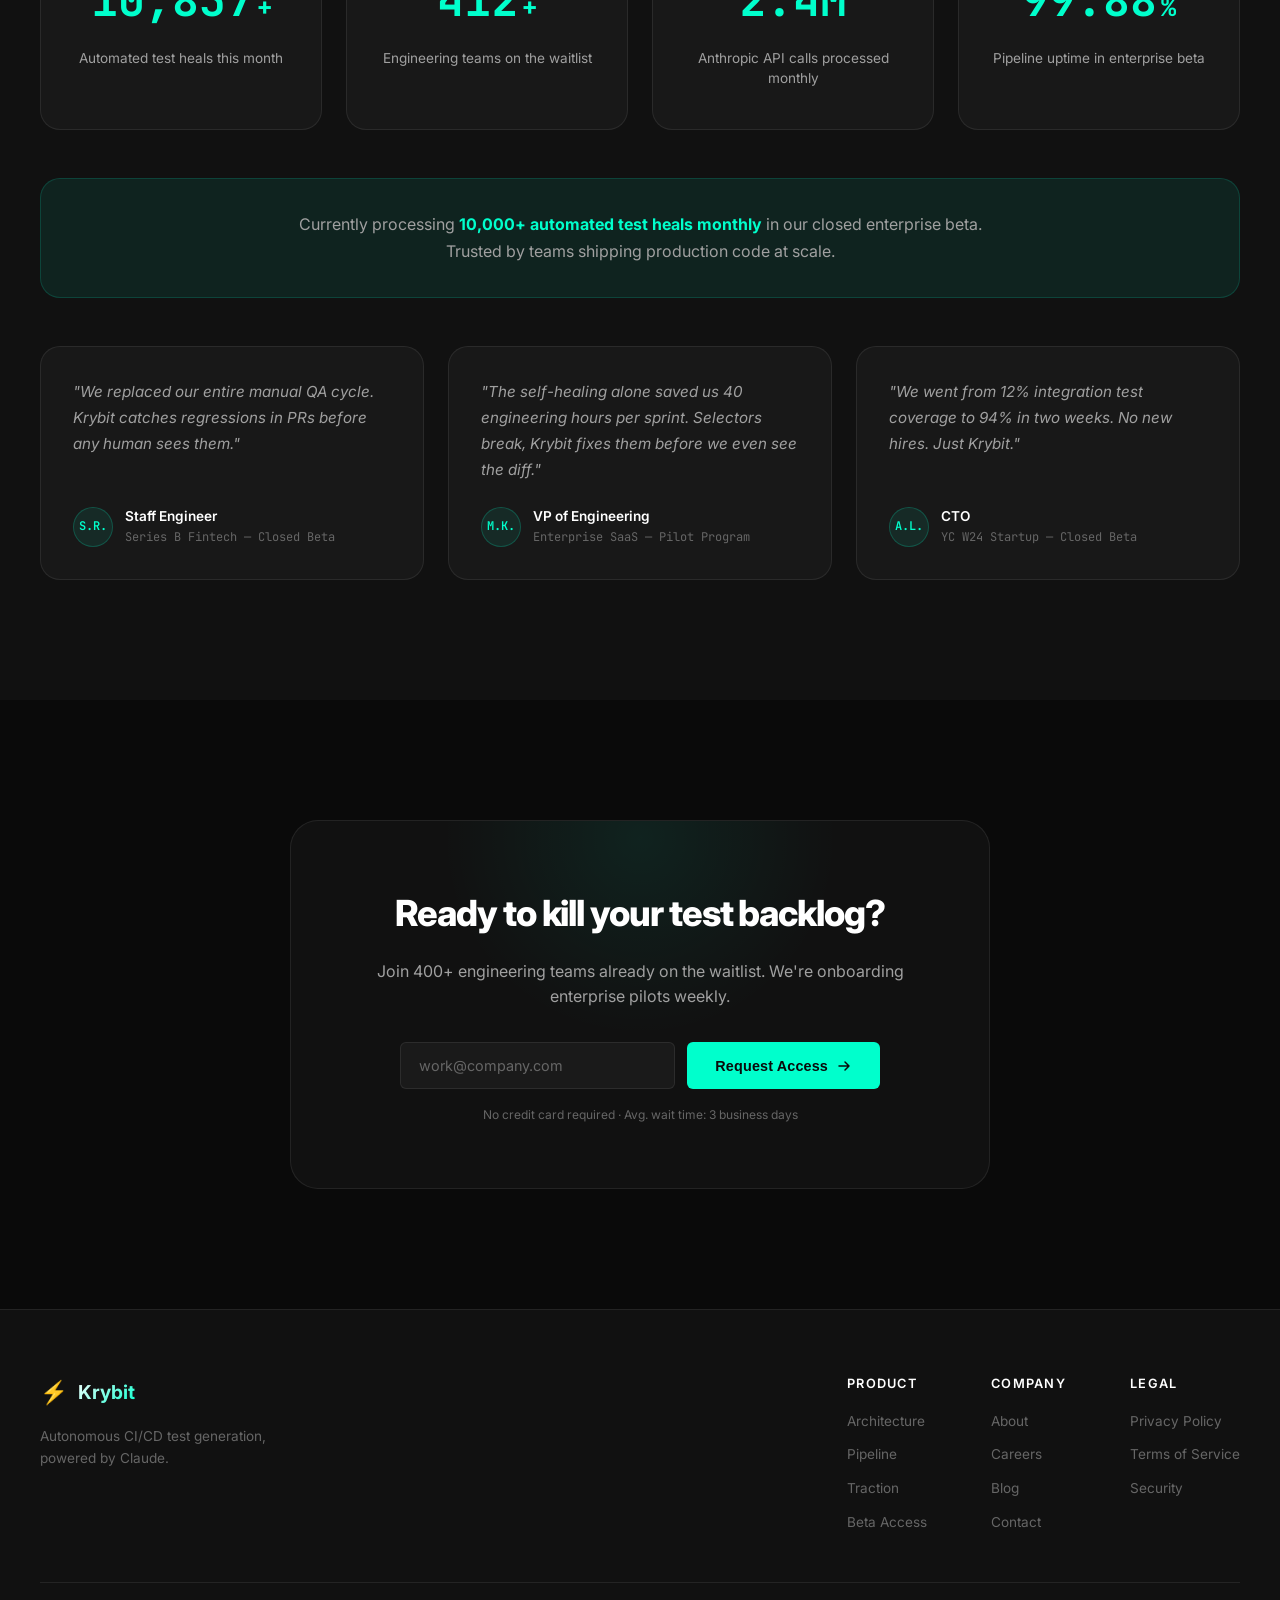
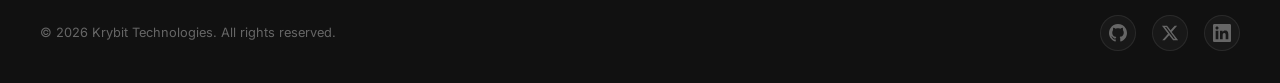
==== commit f080df08: "updare" ====
--- a/index.html
+++ b/index.html
@@ -97,32 +97,35 @@
       <div class="section-header">
         <span class="section-label">Architecture</span>
         <h2 class="section-title">
-          Not a GPT wrapper.<br />
+          Not a wrapper. Not a copilot.<br />
           <span class="accent-text">A fully autonomous pipeline.</span>
         </h2>
         <p class="section-desc">
-          Krybit's three-stage engine hooks directly into your CI/CD. No chat boxes. No copy-paste. 
-          Just deterministic, agentic test generation that runs on every push.
+          Krybit installs as a GitHub App. On every push, it reads your diff, maps the affected UI, 
+          and uses the <strong>Anthropic API</strong> to generate and maintain your entire Playwright test suite. 
+          No chat. No prompts. No human in the loop.
         </p>
       </div>
 
       <div class="pipeline-steps">
         <!-- Step 1 -->
-        <div class="pipeline-card" id="step-agentic-crawling">
+        <div class="pipeline-card" id="step-webhook-trigger">
           <div class="pipeline-card-number">01</div>
           <div class="pipeline-card-icon">
             <svg width="32" height="32" viewBox="0 0 24 24" fill="none" stroke="currentColor" stroke-width="1.5"><path d="M12 2L2 7l10 5 10-5-10-5z"/><path d="M2 17l10 5 10-5"/><path d="M2 12l10 5 10-5"/></svg>
           </div>
-          <h3 class="pipeline-card-title">Agentic Crawling</h3>
+          <h3 class="pipeline-card-title">Webhook &amp; Diff Parsing</h3>
           <p class="pipeline-card-desc">
-            The agent spins up a headless browser and autonomously maps your entire UI surface — 
-            every route, every interactive element, every DOM mutation. It builds a living component graph 
-            that updates on every commit.
+            When code is pushed, Krybit's GitHub App receives the webhook. It pulls the commit diff, 
+            identifies which source files changed, and maps those files to the routes and components they affect. 
+            It then spins up your app in an isolated sandbox and launches a headless browser to 
+            crawl only the affected routes — capturing the live DOM state and building a component graph.
           </p>
           <div class="pipeline-card-tags">
+            <span class="tag">GitHub Webhooks</span>
+            <span class="tag">AST Parsing</span>
             <span class="tag">Headless Chromium</span>
-            <span class="tag">DOM Diffing</span>
-            <span class="tag">Component Graph</span>
+            <span class="tag">DOM Snapshots</span>
           </div>
         </div>
 
@@ -132,17 +135,18 @@
           <div class="pipeline-card-icon claude-icon">
             <svg width="32" height="32" viewBox="0 0 24 24" fill="none" stroke="currentColor" stroke-width="1.5"><circle cx="12" cy="12" r="10"/><path d="M8 12h8M12 8v8"/></svg>
           </div>
-          <h3 class="pipeline-card-title">Logic Generation via <span class="claude-highlight">Claude</span></h3>
+          <h3 class="pipeline-card-title">Test Generation via <span class="claude-highlight">Claude</span></h3>
           <p class="pipeline-card-desc">
-            Code diffs and the component graph are sent to <strong>Claude 3.5 Sonnet</strong> via the Anthropic API 
-            in agentic loops. Claude reasons about user flows, generates type-safe Playwright assertions, 
-            and self-heals broken selectors — all without human intervention.
+            The code diff, DOM snapshot, and existing test files are sent to <strong>Claude</strong> through 
+            the <strong>Anthropic API</strong>. Claude reads what changed, understands the user flows affected, 
+            and writes new Playwright test assertions or updates existing ones. If selectors broke because 
+            a class name or ID changed, it reads the new DOM and rewrites them — that's the self-healing loop.
           </p>
           <div class="pipeline-card-tags">
-            <span class="tag claude-tag">Claude 3.5 Sonnet</span>
+            <span class="tag claude-tag">Claude</span>
             <span class="tag claude-tag">Anthropic API</span>
-            <span class="tag">Agentic Loops</span>
-            <span class="tag">Self-Healing</span>
+            <span class="tag">Assertion Generation</span>
+            <span class="tag">Selector Self-Healing</span>
           </div>
         </div>
 
@@ -152,17 +156,18 @@
           <div class="pipeline-card-icon">
             <svg width="32" height="32" viewBox="0 0 24 24" fill="none" stroke="currentColor" stroke-width="1.5"><path d="M16 22V6a2 2 0 0 0-2-2H6a2 2 0 0 0-2 2v12a2 2 0 0 0 2 2h12"/><path d="M22 12h-6"/><path d="M19 9l3 3-3 3"/></svg>
           </div>
-          <h3 class="pipeline-card-title">Native CI/CD Integration</h3>
+          <h3 class="pipeline-card-title">Commit, Run, Merge</h3>
           <p class="pipeline-card-desc">
-            Generated tests are committed directly to your repo and wired into <strong>GitHub Actions</strong> 
-            or <strong>GitLab CI</strong> pipelines. The agent opens PRs with test coverage diffs, 
-            runs the suite, and auto-merges on pass. Zero config.
+            The generated or updated test files are committed to a new branch. Krybit opens a PR 
+            against your base branch, triggers your <strong>GitHub Actions</strong> or <strong>GitLab CI</strong> 
+            pipeline to execute the full test suite, and if all tests pass, auto-merges the PR. 
+            If a test fails, it re-enters the Claude loop to debug and retry — up to 3 attempts before flagging for human review.
           </p>
           <div class="pipeline-card-tags">
             <span class="tag">GitHub Actions</span>
             <span class="tag">GitLab CI</span>
             <span class="tag">Auto-PR</span>
-            <span class="tag">Zero Config</span>
+            <span class="tag">Retry Loop</span>
           </div>
         </div>
       </div>
@@ -253,7 +258,7 @@
         <div class="stat-card" id="stat-api">
           <div class="stat-number" data-target="2400000">0</div>
           <div class="stat-suffix"></div>
-          <div class="stat-label">Claude API calls processed monthly</div>
+          <div class="stat-label">Anthropic API calls processed monthly</div>
         </div>
         <div class="stat-card" id="stat-uptime">
           <div class="stat-number" data-target="99.97">0</div>
@@ -281,7 +286,7 @@
           </div>
         </div>
         <div class="testimonial-card" id="testimonial-2">
-          <div class="testimonial-quote">"The self-healing alone saved us 40 engineering hours per sprint. The Claude-powered assertion generation is genuinely magical."</div>
+          <div class="testimonial-quote">"The self-healing alone saved us 40 engineering hours per sprint. Selectors break, Krybit fixes them before we even see the diff."</div>
           <div class="testimonial-author">
             <div class="testimonial-avatar">M.K.</div>
             <div>
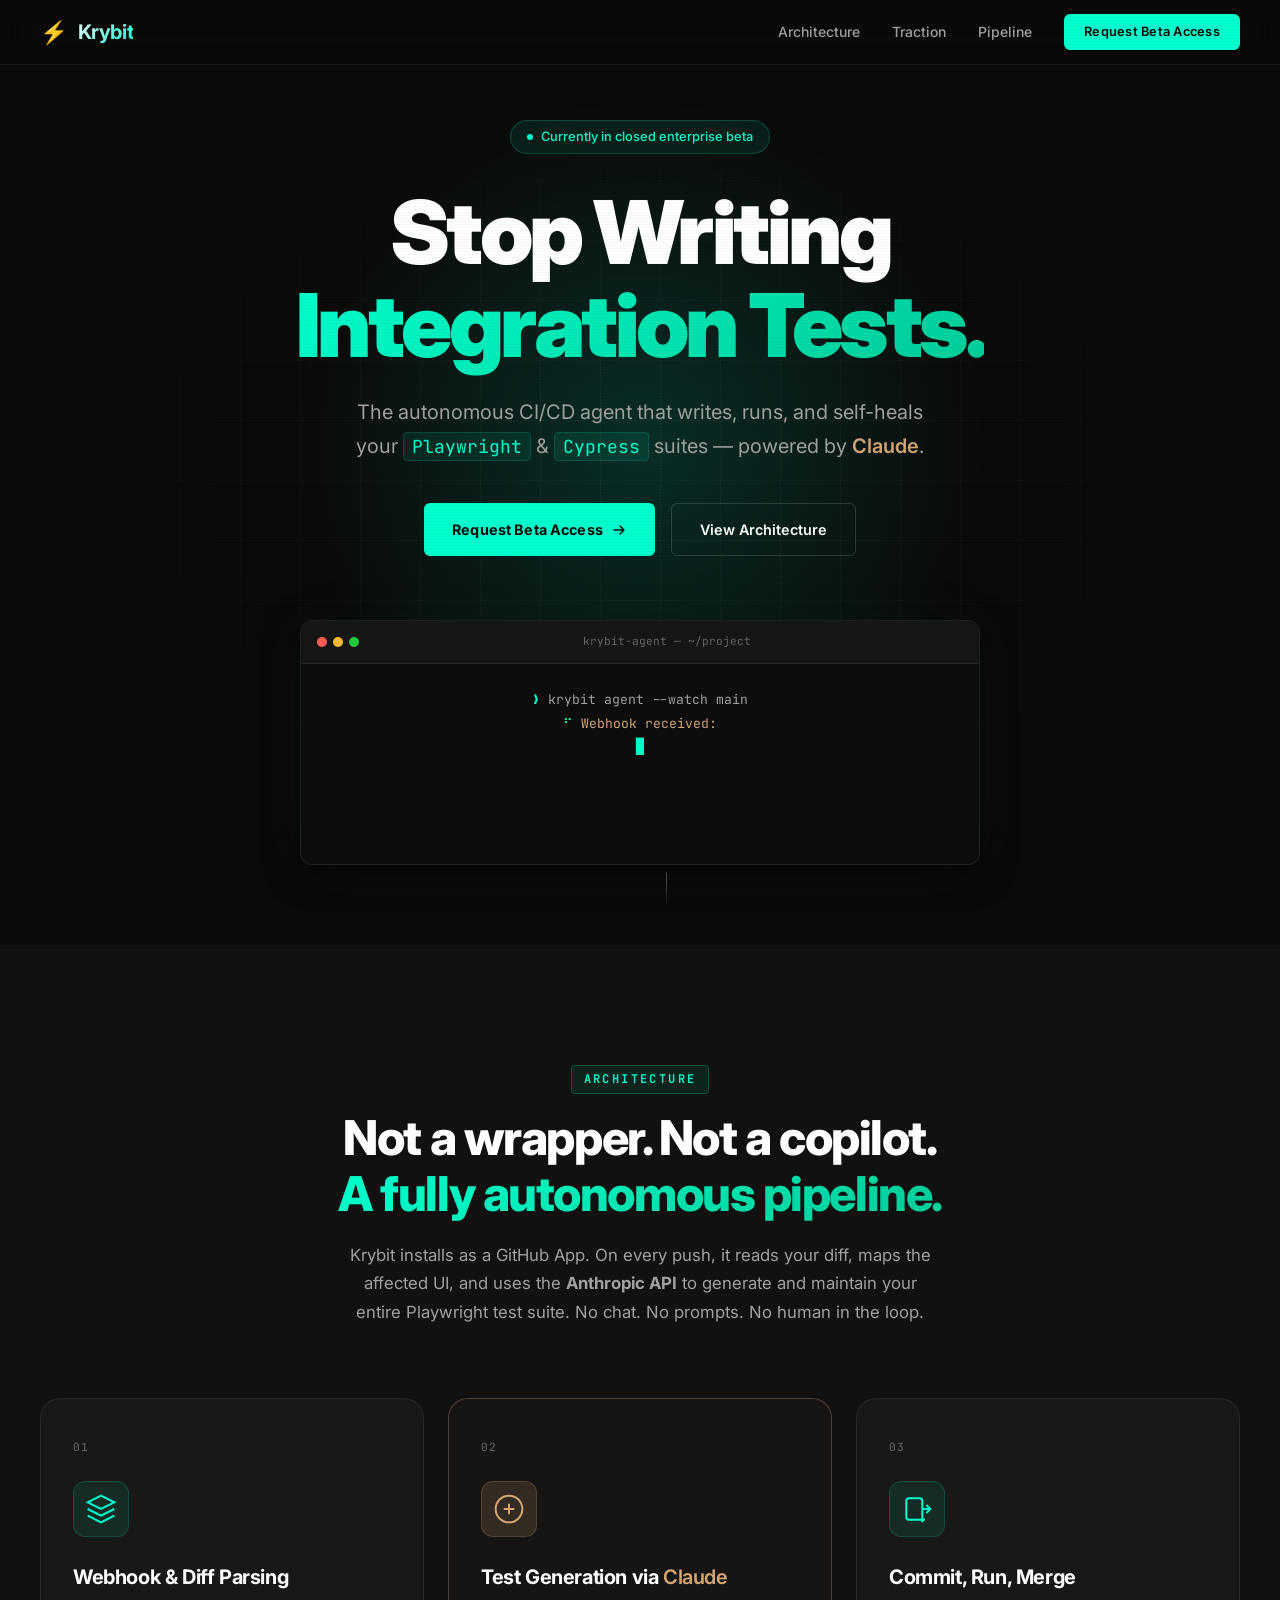
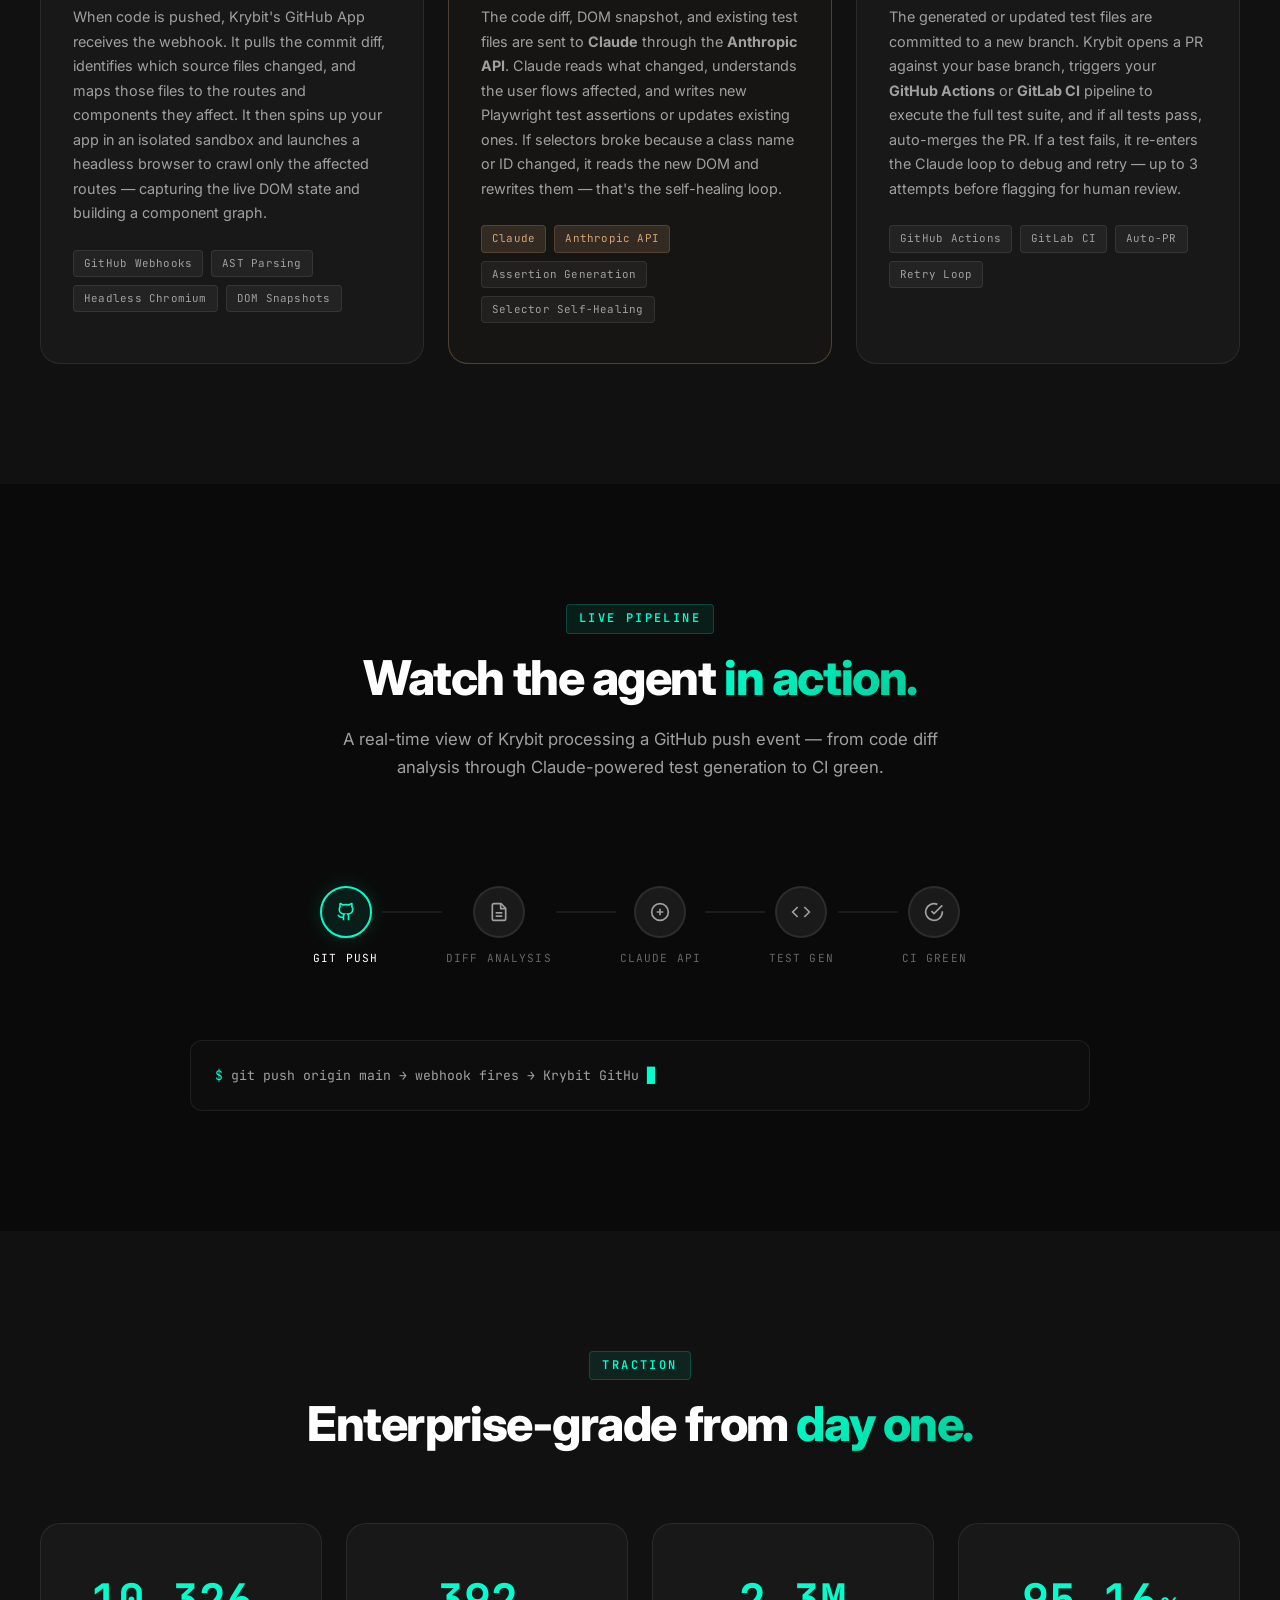
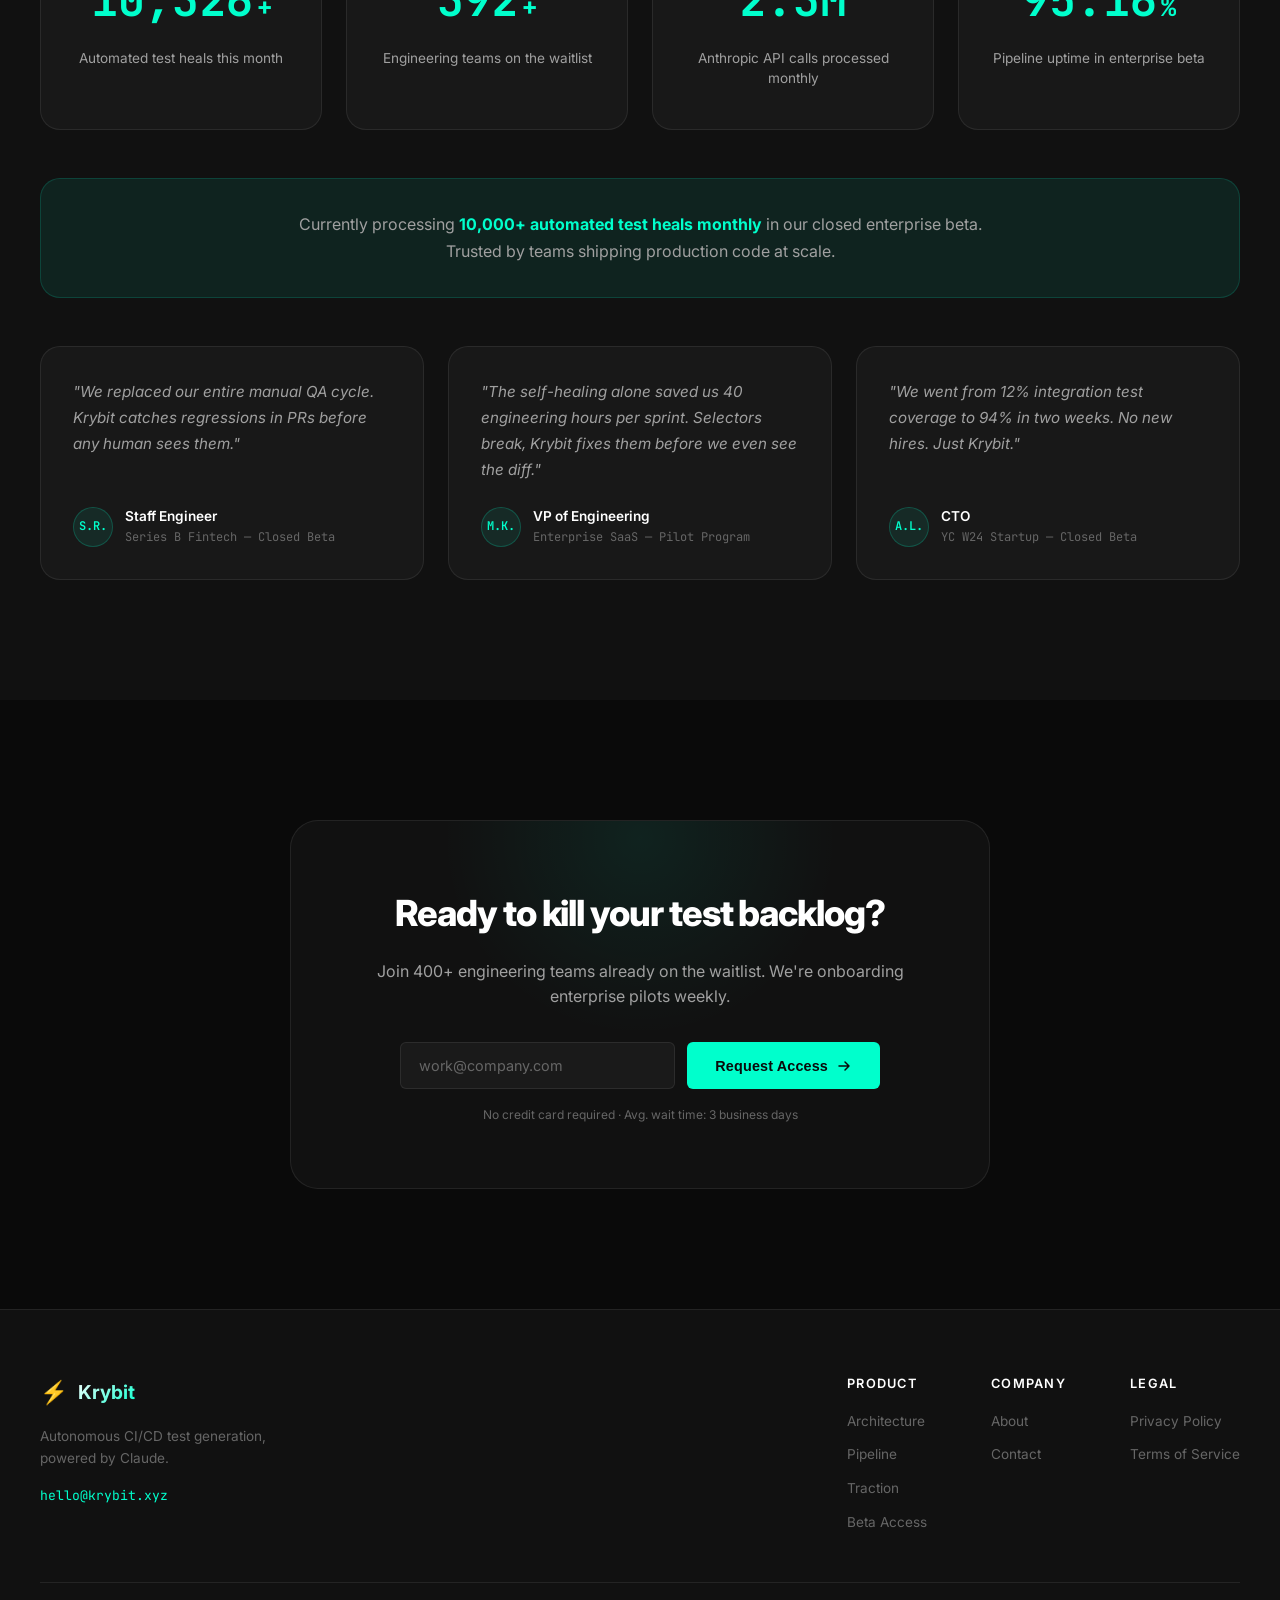
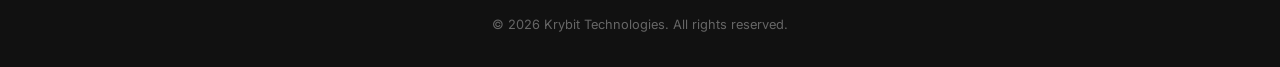
==== commit 14d3768c: "update" ====
--- a/index.html
+++ b/index.html
@@ -314,20 +314,32 @@
     <div class="section-container">
       <div class="waitlist-card" id="waitlist-card">
         <div class="waitlist-glow"></div>
-        <h2 class="waitlist-title">Ready to kill your test backlog?</h2>
-        <p class="waitlist-desc">
-          Join 400+ engineering teams already on the waitlist. We're onboarding enterprise pilots weekly.
-        </p>
-        <form class="waitlist-form" id="waitlist-form">
-          <div class="input-group">
-            <input type="email" placeholder="work@company.com" class="waitlist-input" id="waitlist-email" required autocomplete="email" />
-            <button type="submit" class="btn-primary waitlist-btn" id="waitlist-submit">
-              <span>Request Access</span>
-              <svg width="16" height="16" viewBox="0 0 16 16" fill="none"><path d="M3 8h10M9 4l4 4-4 4" stroke="currentColor" stroke-width="1.5" stroke-linecap="round" stroke-linejoin="round"/></svg>
-            </button>
-          </div>
-          <p class="waitlist-note">No credit card required · Avg. wait time: 3 business days</p>
-        </form>
+        <!-- Default form state -->
+        <div id="waitlist-default">
+          <h2 class="waitlist-title">Ready to kill your test backlog?</h2>
+          <p class="waitlist-desc">
+            Join 400+ engineering teams already on the waitlist. We're onboarding enterprise pilots weekly.
+          </p>
+          <form class="waitlist-form" id="waitlist-form">
+            <div class="input-group">
+              <input type="email" placeholder="work@company.com" class="waitlist-input" id="waitlist-email" required autocomplete="email" />
+              <button type="submit" class="btn-primary waitlist-btn" id="waitlist-submit">
+                <span>Request Access</span>
+                <svg width="16" height="16" viewBox="0 0 16 16" fill="none"><path d="M3 8h10M9 4l4 4-4 4" stroke="currentColor" stroke-width="1.5" stroke-linecap="round" stroke-linejoin="round"/></svg>
+              </button>
+            </div>
+            <p class="waitlist-note">No credit card required · Avg. wait time: 3 business days</p>
+          </form>
+        </div>
+        <!-- Success state -->
+        <div id="waitlist-success" class="waitlist-success" style="display: none;">
+          <div class="success-icon">
+            <svg width="48" height="48" viewBox="0 0 24 24" fill="none" stroke="currentColor" stroke-width="2"><path d="M22 11.08V12a10 10 0 1 1-5.93-9.14"/><polyline points="22,4 12,14.01 9,11.01"/></svg>
+          </div>
+          <h2 class="waitlist-title">You're on the list.</h2>
+          <p class="waitlist-desc" id="success-email-text">We'll reach out to <strong id="success-email"></strong> when your slot opens.</p>
+          <p class="waitlist-note">Avg. wait time: 3 business days · Check your inbox for a confirmation</p>
+        </div>
       </div>
     </div>
   </section>
@@ -342,6 +354,7 @@
             <span class="logo-text">Krybit</span>
           </a>
           <p class="footer-tagline">Autonomous CI/CD test generation,<br />powered by Claude.</p>
+          <p class="footer-email"><a href="mailto:hello@krybit.xyz">hello@krybit.xyz</a></p>
         </div>
         <div class="footer-links-group">
           <div class="footer-col">
@@ -353,32 +366,18 @@
           </div>
           <div class="footer-col">
             <h4>Company</h4>
-            <a href="#">About</a>
-            <a href="#">Careers</a>
-            <a href="#">Blog</a>
-            <a href="#">Contact</a>
+            <a href="about.html">About</a>
+            <a href="mailto:hello@krybit.xyz">Contact</a>
           </div>
           <div class="footer-col">
             <h4>Legal</h4>
-            <a href="#" id="privacy-link">Privacy Policy</a>
-            <a href="#" id="terms-link">Terms of Service</a>
-            <a href="#">Security</a>
+            <a href="privacy.html" id="privacy-link">Privacy Policy</a>
+            <a href="terms.html" id="terms-link">Terms of Service</a>
           </div>
         </div>
       </div>
       <div class="footer-bottom">
         <p>&copy; 2026 Krybit Technologies. All rights reserved.</p>
-        <div class="footer-socials">
-          <a href="#" aria-label="GitHub" class="social-link">
-            <svg width="18" height="18" viewBox="0 0 24 24" fill="currentColor"><path d="M12 0c-6.626 0-12 5.373-12 12 0 5.302 3.438 9.8 8.207 11.387.599.111.793-.261.793-.577v-2.234c-3.338.726-4.033-1.416-4.033-1.416-.546-1.387-1.333-1.756-1.333-1.756-1.089-.745.083-.729.083-.729 1.205.084 1.839 1.237 1.839 1.237 1.07 1.834 2.807 1.304 3.492.997.107-.775.418-1.305.762-1.604-2.665-.305-5.467-1.334-5.467-5.931 0-1.311.469-2.381 1.236-3.221-.124-.303-.535-1.524.117-3.176 0 0 1.008-.322 3.301 1.23.957-.266 1.983-.399 3.003-.404 1.02.005 2.047.138 3.006.404 2.291-1.552 3.297-1.23 3.297-1.23.653 1.653.242 2.874.118 3.176.77.84 1.235 1.911 1.235 3.221 0 4.609-2.807 5.624-5.479 5.921.43.372.823 1.102.823 2.222v3.293c0 .319.192.694.801.576 4.765-1.589 8.199-6.086 8.199-11.386 0-6.627-5.373-12-12-12z"/></svg>
-          </a>
-          <a href="#" aria-label="Twitter / X" class="social-link">
-            <svg width="18" height="18" viewBox="0 0 24 24" fill="currentColor"><path d="M18.244 2.25h3.308l-7.227 8.26 8.502 11.24H16.17l-5.214-6.817L4.99 21.75H1.68l7.73-8.835L1.254 2.25H8.08l4.713 6.231zm-1.161 17.52h1.833L7.084 4.126H5.117z"/></svg>
-          </a>
-          <a href="#" aria-label="LinkedIn" class="social-link">
-            <svg width="18" height="18" viewBox="0 0 24 24" fill="currentColor"><path d="M20.447 20.452h-3.554v-5.569c0-1.328-.027-3.037-1.852-3.037-1.853 0-2.136 1.445-2.136 2.939v5.667H9.351V9h3.414v1.561h.046c.477-.9 1.637-1.85 3.37-1.85 3.601 0 4.267 2.37 4.267 5.455v6.286zM5.337 7.433c-1.144 0-2.063-.926-2.063-2.065 0-1.138.92-2.063 2.063-2.063 1.14 0 2.064.925 2.064 2.063 0 1.139-.925 2.065-2.064 2.065zm1.782 13.019H3.555V9h3.564v11.452zM22.225 0H1.771C.792 0 0 .774 0 1.729v20.542C0 23.227.792 24 1.771 24h20.451C23.2 24 24 23.227 24 22.271V1.729C24 .774 23.2 0 22.222 0h.003z"/></svg>
-          </a>
-        </div>
       </div>
     </div>
   </footer>
--- a/styles.css
+++ b/styles.css
@@ -1069,6 +1069,33 @@
   margin-top: 16px;
 }
 
+/* --- Waitlist Success State --- */
+.waitlist-success {
+  position: relative;
+}
+
+.success-icon {
+  display: flex;
+  align-items: center;
+  justify-content: center;
+  margin-bottom: 24px;
+  color: #28c840;
+}
+
+.success-icon svg {
+  filter: drop-shadow(0 0 12px rgba(40, 200, 64, 0.4));
+}
+
+.waitlist-success .waitlist-title {
+  color: #28c840;
+}
+
+.waitlist-success .waitlist-desc strong {
+  color: var(--accent);
+  font-family: var(--font-mono);
+  font-size: 0.9em;
+}
+
 /* ============================================
    FOOTER
    ============================================ */
@@ -1109,6 +1136,21 @@
   line-height: 1.6;
 }
 
+.footer-email {
+  margin-top: 12px;
+}
+
+.footer-email a {
+  font-family: var(--font-mono);
+  font-size: 0.82rem;
+  color: var(--accent);
+  transition: color var(--transition-fast);
+}
+
+.footer-email a:hover {
+  color: #33ffd6;
+}
+
 .footer-links-group {
   display: flex;
   gap: 64px;
@@ -1141,7 +1183,7 @@
 
 .footer-bottom {
   display: flex;
-  justify-content: space-between;
+  justify-content: center;
   align-items: center;
   padding-top: 32px;
   border-top: 1px solid var(--border-primary);
@@ -1150,30 +1192,6 @@
 .footer-bottom p {
   font-size: 0.8rem;
   color: var(--text-tertiary);
-}
-
-.footer-socials {
-  display: flex;
-  gap: 16px;
-}
-
-.social-link {
-  width: 36px;
-  height: 36px;
-  border-radius: 50%;
-  background: var(--bg-card);
-  border: 1px solid var(--border-primary);
-  display: flex;
-  align-items: center;
-  justify-content: center;
-  color: var(--text-tertiary);
-  transition: all var(--transition-fast);
-}
-
-.social-link:hover {
-  border-color: var(--accent);
-  color: var(--accent);
-  background: var(--accent-subtle);
 }
 
 /* ============================================
